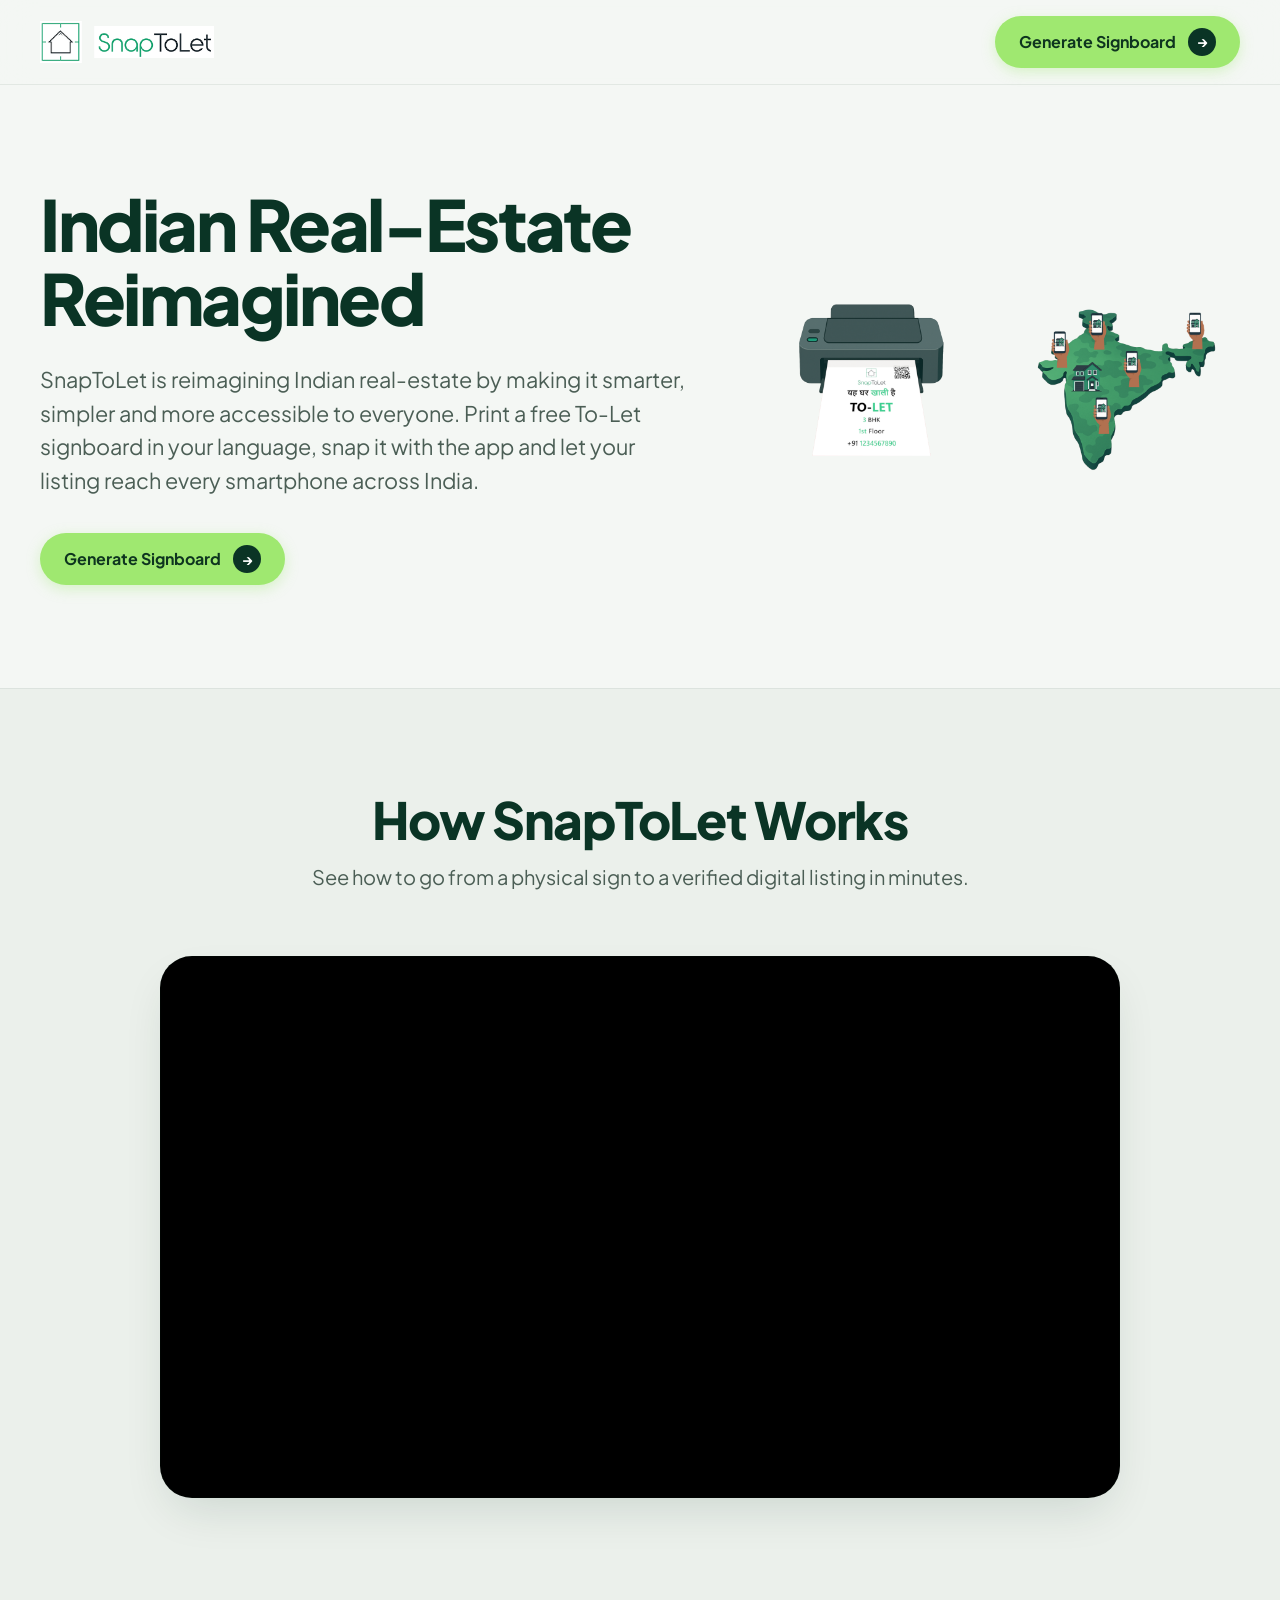
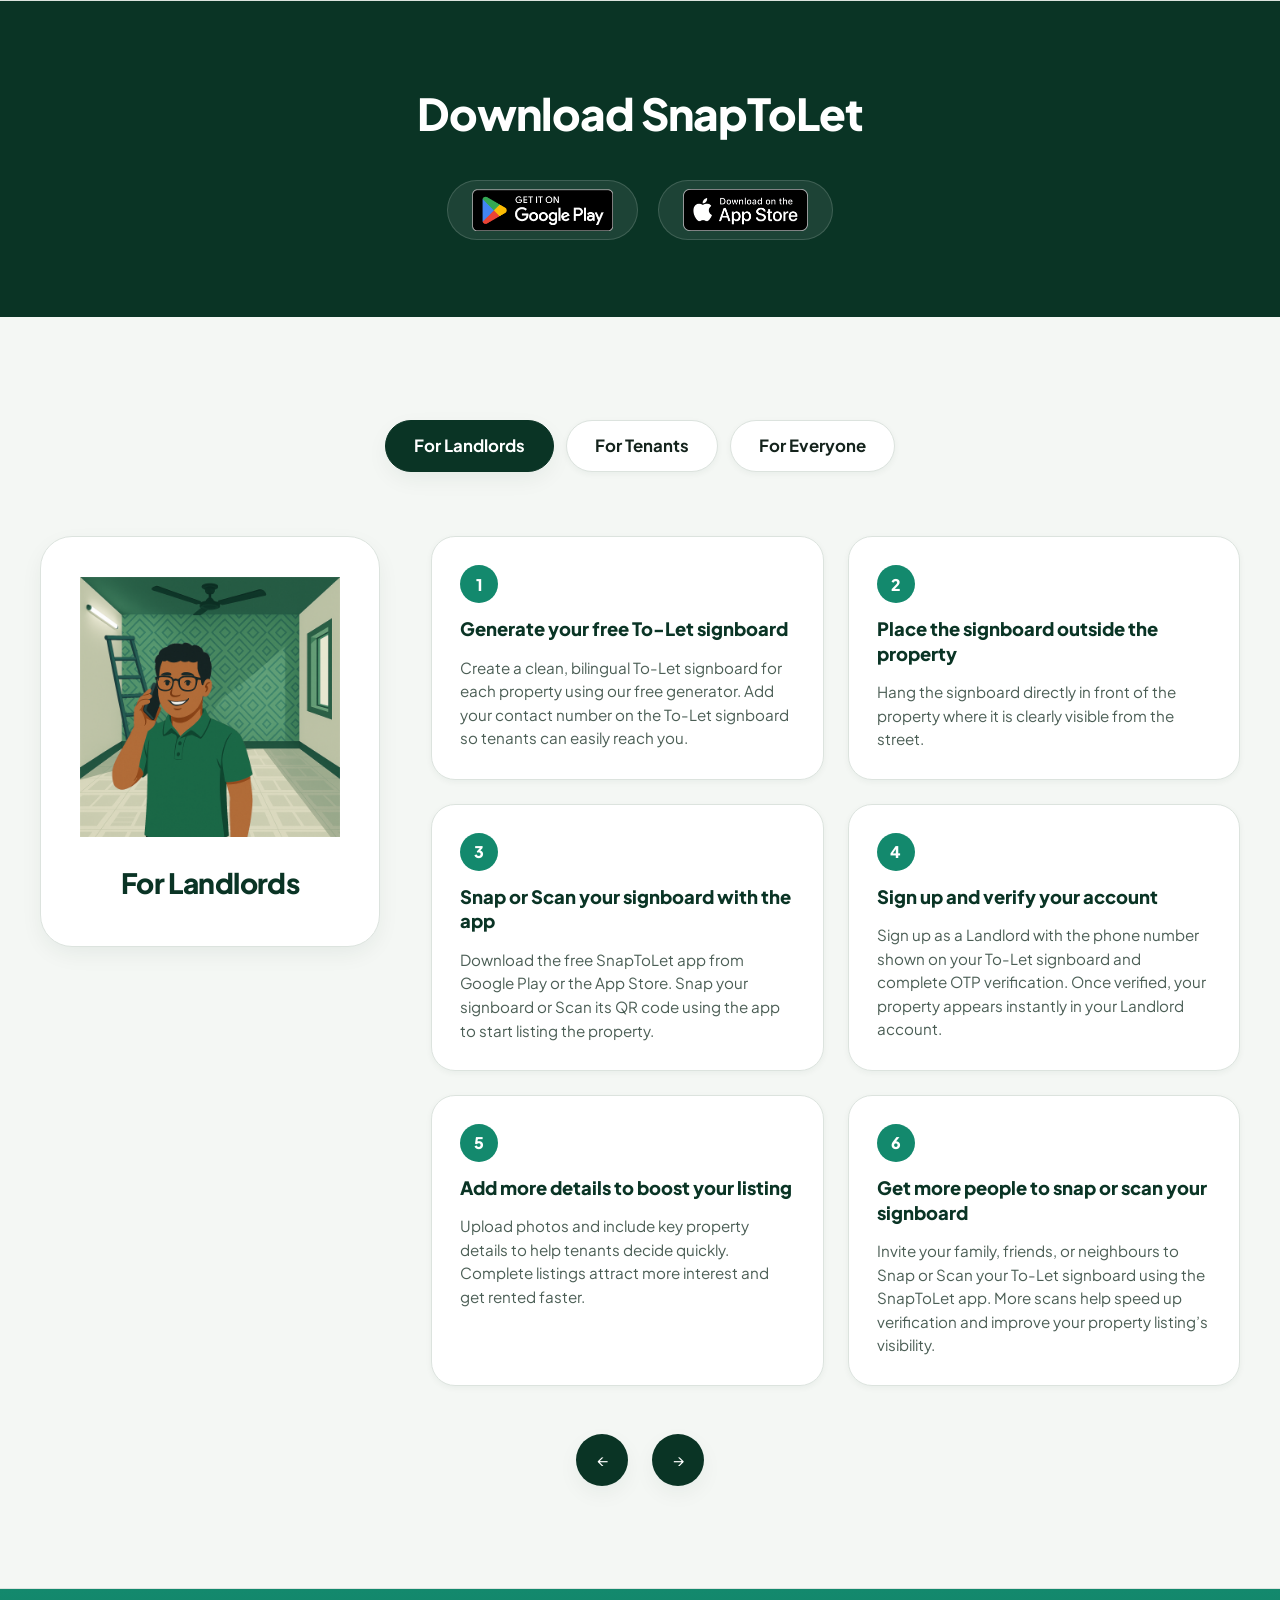
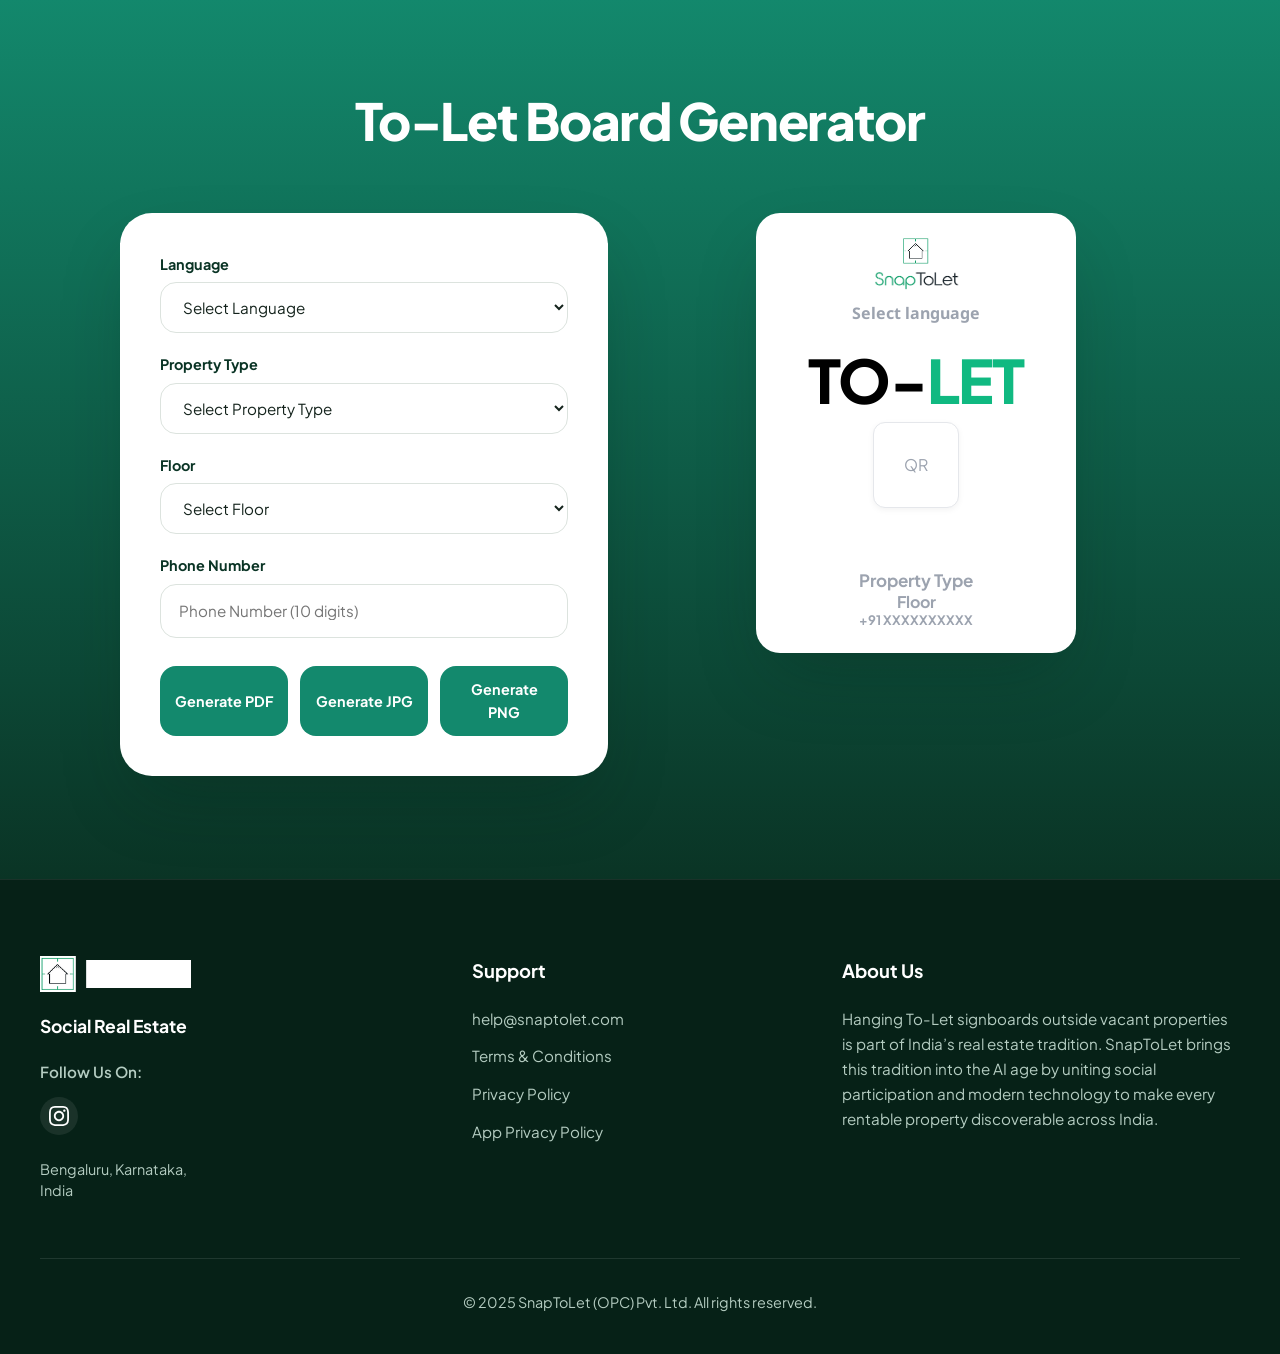
==== index.html @ 92a3cef9 "feat: complete Wise-inspired website redesign for SnapToLet" ====
<!DOCTYPE html>
<html lang="en">
<head>
  <meta charset="UTF-8" />
  <meta name="viewport" content="width=device-width, initial-scale=1.0" />
  <title>SnapToLet</title>
  <link rel="icon" href="assets/image 4.png" type="image/png" />
  <meta name="description" content="SnapToLet is reimagining Indian real-estate by making it smarter, simpler and more accessible to everyone." />

  <!-- Google Fonts: Plus Jakarta Sans & Noto Sans -->
  <link rel="preconnect" href="https://fonts.googleapis.com" />
  <link rel="preconnect" href="https://fonts.gstatic.com" crossorigin />
  <link href="https://fonts.googleapis.com/css2?family=Plus+Jakarta+Sans:wght@400;500;600;700;800&family=Noto+Sans:wght@400;600;700&display=swap" rel="stylesheet" />

  <!-- Stylesheet -->
  <link rel="stylesheet" href="style.css" />
</head>
<body>

  <!-- ========================================================================
       Header
       ======================================================================== -->
  <header class="header">
    <div class="container header-container">
      <a href="/" class="brand-link" aria-label="SnapToLet Home">
        <img src="assets/image 4.png" alt="Logo Icon" class="brand-icon" width="42" height="42" />
        <img src="assets/image 5.png" alt="SnapToLet" class="brand-wordmark" width="120" height="32" />
      </a>
      <button id="btn-header-generate" class="btn-pill-primary" type="button">
        <span>Generate Signboard</span>
        <span class="btn-pill-icon" aria-hidden="true">→</span>
      </button>
    </div>
  </header>

  <main>
    <!-- ======================================================================
         Hero Section
         ====================================================================== -->
    <section class="hero-section">
      <div class="container hero-grid">
        <div class="hero-content">
          <h1 class="hero-heading">Indian Real-Estate Reimagined</h1>
          <p class="hero-paragraph">SnapToLet is reimagining Indian real-estate by making it smarter, simpler and more accessible to everyone. Print a free To-Let signboard in your language, snap it with the app and let your listing reach every smartphone across India.</p>
          <div class="hero-actions">
            <a href="#tolet-generator" class="btn-pill-primary">
              <span>Generate Signboard</span>
              <span class="btn-pill-icon" aria-hidden="true">→</span>
            </a>
          </div>
        </div>
        <div class="hero-visuals">
          <div class="hero-visual-card">
            <img src="assets/Your Free To-Let Signboard.png" alt="SnapToLet app preview on mobile device" class="hero-visual-img" width="300" height="300" fetchpriority="high" />
          </div>
          <div class="hero-visual-card">
            <img src="assets/From Street to Smartphones.png" alt="SnapToLet app preview on mobile device" class="hero-visual-img" width="300" height="300" fetchpriority="high" />
          </div>
        </div>
      </div>
    </section>

    <!-- ======================================================================
         How SnapToLet Works (Video Section)
         ====================================================================== -->
    <section class="video-section">
      <div class="container">
        <div class="section-header">
          <h2 class="section-title">How SnapToLet Works</h2>
          <p class="section-subtitle">See how to go from a physical sign to a verified digital listing in minutes.</p>
        </div>
        <div class="video-container">
          <div class="video-card">
            <iframe 
              class="video-iframe"
              src="https://www.youtube.com/embed/SU0vXY-bzC4" 
              title="How SnapToLet Works" 
              loading="lazy" 
              allow="accelerometer; autoplay; clipboard-write; encrypted-media; gyroscope; picture-in-picture; web-share" 
              referrerpolicy="strict-origin-when-cross-origin" 
              allowfullscreen>
            </iframe>
          </div>
        </div>
      </div>
    </section>

    <!-- ======================================================================
         Download Band
         ====================================================================== -->
    <section class="download-band">
      <div class="container">
        <h2 class="download-title">Download SnapToLet</h2>
        <div class="store-buttons">
          <a href="https://play.google.com/store/apps/details?id=com.snap.tolet&pcampaignid=web_share" target="_blank" rel="noopener noreferrer" class="store-badge-btn" aria-label="Download SnapToLet on Google Play">
            <img src="assets/playstoreButton.png" alt="Google Play" class="store-badge-img" width="160" height="42" loading="lazy" />
          </a>
          <a href="https://apps.apple.com/in/app/snaptolet-india-home-rentals/id6757463782" target="_blank" rel="noopener noreferrer" class="store-badge-btn" aria-label="Download SnapToLet on the App Store">
            <img src="assets/appstore.png" alt="Apple Store" class="store-badge-img" width="160" height="42" loading="lazy" />
          </a>
        </div>
      </div>
    </section>

    <!-- ======================================================================
         For Landlords / Tenants / Everyone (Carousel)
         ====================================================================== -->
    <section class="carousel-section">
      <div class="container">
        <!-- Role Indicator Tabs -->
        <div class="role-tabs" role="tablist" aria-label="Target Audience Categories">
          <button class="role-tab-btn active" role="tab" aria-selected="true" aria-controls="slide-landlords" id="tab-landlords" type="button">For Landlords</button>
          <button class="role-tab-btn" role="tab" aria-selected="false" aria-controls="slide-tenants" id="tab-tenants" type="button">For Tenants</button>
          <button class="role-tab-btn" role="tab" aria-selected="false" aria-controls="slide-everyone" id="tab-everyone" type="button">For Everyone</button>
        </div>

        <div class="carousel-wrapper">
          <!-- Slide 1: For Landlords -->
          <div class="carousel-slide active" id="slide-landlords" role="tabpanel" aria-labelledby="tab-landlords">
            <div class="slide-content-grid">
              <div class="character-card">
                <img src="assets/Landlords.png" alt="Landlord Icon" class="character-img" width="260" height="260" loading="lazy" />
                <h3 class="character-title">For Landlords</h3>
              </div>
              <div class="steps-grid">
                <article class="step-card">
                  <span class="step-badge">1</span>
                  <h4 class="step-heading">Generate your free To-Let signboard</h4>
                  <p class="step-description">Create a clean, bilingual To-Let signboard for each property using our free generator. Add your contact number on the To-Let signboard so tenants can easily reach you.</p>
                </article>
                <article class="step-card">
                  <span class="step-badge">2</span>
                  <h4 class="step-heading">Place the signboard outside the property</h4>
                  <p class="step-description">Hang the signboard directly in front of the property where it is clearly visible from the street.</p>
                </article>
                <article class="step-card">
                  <span class="step-badge">3</span>
                  <h4 class="step-heading">Snap or Scan your signboard with the app</h4>
                  <p class="step-description">Download the free SnapToLet app from Google Play or the App Store. Snap your signboard or Scan its QR code using the app to start listing the property.</p>
                </article>
                <article class="step-card">
                  <span class="step-badge">4</span>
                  <h4 class="step-heading">Sign up and verify your account</h4>
                  <p class="step-description">Sign up as a Landlord with the phone number shown on your To-Let signboard and complete OTP verification. Once verified, your property appears instantly in your Landlord account.</p>
                </article>
                <article class="step-card">
                  <span class="step-badge">5</span>
                  <h4 class="step-heading">Add more details to boost your listing</h4>
                  <p class="step-description">Upload photos and include key property details to help tenants decide quickly. Complete listings attract more interest and get rented faster.</p>
                </article>
                <article class="step-card">
                  <span class="step-badge">6</span>
                  <h4 class="step-heading">Get more people to snap or scan your signboard</h4>
                  <p class="step-description">Invite your family, friends, or neighbours to Snap or Scan your To-Let signboard using the SnapToLet app. More scans help speed up verification and improve your property listing’s visibility.</p>
                </article>
              </div>
            </div>
          </div>

          <!-- Slide 2: For Tenants -->
          <div class="carousel-slide" id="slide-tenants" role="tabpanel" aria-labelledby="tab-tenants">
            <div class="slide-content-grid">
              <div class="character-card">
                <img src="assets/Tenants.png" alt="Tenant Icon" class="character-img" width="260" height="260" loading="lazy" />
                <h3 class="character-title">For Tenants</h3>
              </div>
              <div class="steps-grid">
                <article class="step-card">
                  <span class="step-badge">1</span>
                  <h4 class="step-heading">Download the SnapToLet app</h4>
                  <p class="step-description">Get the free SnapToLet app from Google Play or the App Store to start finding available rental properties all across India.</p>
                </article>
                <article class="step-card">
                  <span class="step-badge">2</span>
                  <h4 class="step-heading">Explore by location</h4>
                  <p class="step-description">Tap Explore to discover verified listings in any area. You can also use your current location to find nearby properties.</p>
                </article>
                <article class="step-card">
                  <span class="step-badge">3</span>
                  <h4 class="step-heading">Snap your signboard with the app or Scan the QR code</h4>
                  <p class="step-description">Download the free SnapToLet app from Google Play or the App Store. Snap your signboard using the SnapToLet app or Scan its QR code using your phone's camera app to start listing your property.</p>
                </article>
                <article class="step-card">
                  <span class="step-badge">4</span>
                  <h4 class="step-heading">Connect with Landlords and explore multiple options</h4>
                  <p class="step-description">Compare options, talk to Landlords and visit the properties you like to find your next home.</p>
                </article>
                <article class="step-card">
                  <span class="step-badge">5</span>
                  <h4 class="step-heading">Help improve the renting experience for everyone</h4>
                  <p class="step-description">If you visited a property or spoke to a Landlord through SnapToLet, share quick feedback to help improve the renting experience for everyone.</p>
                </article>
                <article class="step-card">
                  <span class="step-badge">6</span>
                  <h4 class="step-heading">Snap or Scan signboards to help the community</h4>
                  <p class="step-description">Snap or Scan To-Let signboards whenever you spot them to help grow listings and strengthen the renting community.</p>
                </article>
              </div>
            </div>
          </div>

          <!-- Slide 3: For Everyone -->
          <div class="carousel-slide" id="slide-everyone" role="tabpanel" aria-labelledby="tab-everyone">
            <div class="slide-content-grid">
              <div class="character-card">
                <img src="assets/Everyone Else.png" alt="Everyone Icon" class="character-img" width="260" height="260" loading="lazy" />
                <h3 class="character-title">For Everyone</h3>
              </div>
              <div class="steps-grid">
                <article class="step-card">
                  <span class="step-badge">1</span>
                  <h4 class="step-heading">Download the SnapToLet app</h4>
                  <p class="step-description">Get the free SnapToLet app from Google Play or the App Store and become part of a growing movement to make renting faster, smarter and simpler across India.</p>
                </article>
                <article class="step-card">
                  <span class="step-badge">2</span>
                  <h4 class="step-heading">Snap legitimate To-Let signboards outside vacant properties</h4>
                  <p class="step-description">Whenever you spot a To-Let signboard, Snap or Scan it with the SnapToLet app. A few seconds of your time can help someone find their next home.</p>
                </article>
                <article class="step-card">
                  <span class="step-badge">3</span>
                  <h4 class="step-heading">Snap all genuine To-Let signboards around you</h4>
                  <p class="step-description">Don’t limit yourself to signboards created with the SnapToLet generator. Snap any authentic To-Let signboard outside a vacant property to help grow a trusted renting community across India.</p>
                </article>
                <article class="step-card">
                  <span class="step-badge">4</span>
                  <h4 class="step-heading">Upload clear, accurate Snaps</h4>
                  <p class="step-description">Before uploading your Snap, ensure all signboard details are clearly visible and easy to read. Retake the Snap if needed to help keep listings accurate for everyone.</p>
                </article>
                <article class="step-card">
                  <span class="step-badge">5</span>
                  <h4 class="step-heading">Spread the word</h4>
                  <p class="step-description">If you know someone renting out their property or looking for a new home, let them know about SnapToLet. Every signboard you Snap and every person you tell helps make renting simpler and more reliable for everyone.</p>
                </article>
                <article class="step-card">
                  <span class="step-badge">6</span>
                  <h4 class="step-heading">Be part of the real-estate revolution</h4>
                  <p class="step-description">Every Snap helps make renting simpler, safer and more transparent for everyone. Together, we can modernize how India finds homes.</p>
                </article>
              </div>
            </div>
          </div>
        </div>

        <!-- Carousel Navigation Controls -->
        <div class="carousel-controls-bottom">
          <button id="carousel-prev" class="carousel-nav-btn" type="button" aria-label="Previous Slide">←</button>
          <button id="carousel-next" class="carousel-nav-btn" type="button" aria-label="Next Slide">→</button>
        </div>
      </div>
    </section>

    <!-- ======================================================================
         The Hero Tool: To-Let Board Generator
         ====================================================================== -->
    <section id="tolet-generator" class="generator-section">
      <div class="container">
        <div class="section-header">
          <h2 class="section-title">To-Let Board Generator</h2>
        </div>

        <div class="generator-console">
          <!-- Left: Input Controls Card -->
          <div class="generator-form-card">
            <div class="form-group">
              <label for="gen-language" class="form-label">Language</label>
              <select id="gen-language" class="form-select" name="language"></select>
            </div>

            <div class="form-group">
              <label for="gen-property" class="form-label">Property Type</label>
              <select id="gen-property" class="form-select" name="propertyType"></select>
            </div>

            <div class="form-group">
              <label for="gen-floor" class="form-label">Floor</label>
              <select id="gen-floor" class="form-select" name="floor"></select>
            </div>

            <div class="form-group">
              <label for="gen-phone" class="form-label">Phone Number</label>
              <input 
                type="tel" 
                id="gen-phone" 
                class="form-input" 
                name="phone" 
                placeholder="Phone Number (10 digits)" 
                maxlength="10" 
                inputmode="numeric" 
              />
            </div>

            <div class="generator-btn-group">
              <button id="btn-generate-pdf" class="btn-generate" data-original-text="Generate PDF" type="button">Generate PDF</button>
              <button id="btn-generate-jpg" class="btn-generate" data-original-text="Generate JPG" type="button">Generate JPG</button>
              <button id="btn-generate-png" class="btn-generate" data-original-text="Generate PNG" type="button">Generate PNG</button>
            </div>
          </div>

          <!-- Right: Live Signboard Preview Card -->
          <div class="signboard-preview-container">
            <div id="preview-board" class="signboard-card">
              <div class="signboard-brand">
                <img src="assets/image 4.png" alt="Home" class="signboard-icon" width="28" height="28" />
                <img src="assets/image 5.png" alt="SnapToLet" class="signboard-wordmark" width="88" height="24" />
              </div>

              <div id="preview-tagline" class="signboard-tagline">
                <span class="text-placeholder">Select language</span>
              </div>

              <div class="signboard-main-title">
                <span class="text-black">TO-</span><span class="text-emerald">LET</span>
              </div>

              <div id="preview-qr-box" class="signboard-qr-box">
                <div class="text-placeholder text-xs font-bold">QR</div>
              </div>

              <div class="signboard-details">
                <div id="preview-property" class="signboard-property">
                  <span class="text-placeholder">Property Type</span>
                </div>
                <div id="preview-floor" class="signboard-floor">
                  <span class="text-placeholder">Floor</span>
                </div>
                <div id="preview-phone" class="signboard-phone">
                  <span class="text-placeholder">+91 XXXXXXXXXX</span>
                </div>
              </div>
            </div>
          </div>
        </div>
      </div>
    </section>
  </main>

  <!-- ========================================================================
       Footer
       ======================================================================== -->
  <footer class="footer">
    <div class="container">
      <div class="footer-grid">
        <!-- Col 1: Brand & Socials -->
        <div>
          <div class="footer-brand-lockup">
            <img src="assets/image 4.png" alt="Logo" class="footer-icon" width="36" height="36" loading="lazy" />
            <img src="assets/image 5.png" alt="Logo" class="footer-wordmark" width="100" height="28" loading="lazy" />
          </div>
          <p class="footer-tagline">Social Real Estate</p>
          <p class="footer-social-title">Follow Us On:</p>
          <div class="footer-socials">
            <a href="https://www.instagram.com/snaptolet/" target="_blank" rel="noopener noreferrer" class="footer-social-icon" aria-label="Instagram">
              <svg width="20" height="20" fill="currentColor" viewBox="0 0 24 24"><path d="M12 2.163c3.204 0 3.584.012 4.85.07 3.252.148 4.771 1.691 4.919 4.919.058 1.265.069 1.645.069 4.849 0 3.205-.012 3.584-.069 4.849-.149 3.225-1.664 4.771-4.919 4.919-1.266.058-1.644.07-4.85.07-3.204 0-3.584-.012-4.849-.07-3.26-.149-4.771-1.699-4.919-4.92-.058-1.265-.07-1.644-.07-4.849 0-3.204.013-3.583.07-4.849.149-3.227 1.664-4.771 4.919-4.919 1.266-.057 1.645-.069 4.849-.069zm0-2.163c-3.259 0-3.667.014-4.947.072-4.358.2-6.78 2.618-6.98 6.98-.059 1.281-.073 1.689-.073 4.948 0 3.259.014 3.668.072 4.948.2 4.358 2.618 6.78 6.98 6.98 1.281.058 1.689.072 4.948.072 3.259 0 3.668-.014 4.948-.072 4.354-.2 6.782-2.618 6.979-6.98.059-1.28.073-1.689.073-4.948 0-3.259-.014-3.667-.072-4.947-.196-4.354-2.617-6.78-6.979-6.98-1.281-.059-1.69-.073-4.949-.073zm0 5.838c-3.403 0-6.162 2.759-6.162 6.162s2.759 6.163 6.162 6.163 6.162-2.759 6.162-6.163c0-3.403-2.759-6.162-6.162-6.162zm0 10.162c-2.209 0-4-1.79-4-4 0-2.209 1.791-4 4-4s4 1.791 4 4c0 2.21-1.791 4-4 4zm6.406-11.845c-.796 0-1.441.645-1.441 1.44s.645 1.44 1.441 1.44c.795 0 1.439-.645 1.439-1.44s-.644-1.44-1.439-1.44z"/></svg>
            </a>
          </div>
          <p class="footer-address">Bengaluru, Karnataka, <br/>India</p>
        </div>

        <!-- Col 2: Support Links -->
        <div>
          <h3 class="footer-col-title">Support</h3>
          <ul class="footer-links-list">
            <li><a href="mailto:help@snaptolet.com" class="footer-link">help@snaptolet.com</a></li>
            <li><a href="terms.html" class="footer-link">Terms &amp; Conditions</a></li>
            <li><a href="privacy.html" class="footer-link">Privacy Policy</a></li>
            <li><a href="app-privacy.html" class="footer-link">App Privacy Policy</a></li>
          </ul>
        </div>

        <!-- Col 3: About Us -->
        <div>
          <h3 class="footer-col-title">About Us</h3>
          <p class="footer-about-text">Hanging To-Let signboards outside vacant properties is part of India’s real estate tradition. SnapToLet brings this tradition into the AI age by uniting social participation and modern technology to make every rentable property discoverable across India.</p>
        </div>
      </div>

      <div class="footer-bottom">
        <p>© 2025 SnapToLet (OPC) Pvt. Ltd. All rights reserved.</p>
      </div>
    </div>
  </footer>

  <!-- Vendor Scripts -->
  <script src="vendor/qrcode.min.js"></script>
  <script src="vendor/jspdf.umd.min.js"></script>

  <!-- Application Script -->
  <script src="main.js"></script>
</body>
</html>
---- style.css ----
/* ==========================================================================
   SnapToLet - Wise-Inspired Design System
   ========================================================================== */

@import url('https://fonts.googleapis.com/css2?family=Plus+Jakarta+Sans:wght@400;500;600;700;800&family=Noto+Sans:wght@400;600;700&display=swap');

:root {
  /* Brand Primary Colors */
  --color-brand-primary: #13896D;
  --color-brand-hover: #0F7058;
  --color-brand-accent: #2AAB7C;
  --color-brand-accent-hover: #229B6E;
  
  /* Wise-Inspired High-Energy Accents */
  --color-wise-lime: #9FE870;
  --color-wise-lime-hover: #8BD85C;
  --color-wise-lime-text: #0E351F;
  
  /* Deep Forest Greens */
  --color-forest-dark: #0A3425;
  --color-forest-darker: #062117;
  --color-forest-surface: #104332;
  --color-forest-card: #0E3B2C;
  
  /* Surfaces & Backgrounds: Image-matching soft off-white */
  --color-surface-pure: #F4F7F4;        /* Soft image-matching background white instead of stark #FFFFFF */
  --color-surface-light: #EBF0EB;       /* Secondary alternating light section */
  --color-surface-card: #FFFFFF;        /* Pure crisp card surface */
  --color-surface-muted: #E2E8E2;       /* Tertiary surface */
  --color-border: #DCE3DE;
  --color-border-dark: rgba(255, 255, 255, 0.15);

  /* Typography */
  --color-text-main: #14231C;
  --color-text-muted: #4B5E55;
  --color-text-subtle: #73887E;
  --color-text-on-dark: #FFFFFF;
  --color-text-on-dark-muted: #B4CCC1;
  --color-text-emerald: #10B981;

  /* Typography Scale */
  --font-main: 'Plus Jakarta Sans', -apple-system, BlinkMacSystemFont, 'Segoe UI', Roboto, sans-serif;
  --font-indic: 'Noto Sans', sans-serif;

  /* Radii */
  --radius-pill: 9999px;
  --radius-xl: 32px;
  --radius-lg: 24px;
  --radius-md: 16px;
  --radius-sm: 10px;

  /* Elevation Shadows */
  --shadow-sm: 0 2px 6px rgba(10, 52, 37, 0.05);
  --shadow-md: 0 8px 24px -4px rgba(10, 52, 37, 0.08);
  --shadow-lg: 0 20px 48px -12px rgba(10, 52, 37, 0.14);
  --shadow-tool: 0 32px 72px -16px rgba(6, 33, 23, 0.28);
  
  /* Layout */
  --max-width: 1280px;
  --transition-fast: 0.2s cubic-bezier(0.16, 1, 0.3, 1);
  --transition-smooth: 0.35s cubic-bezier(0.16, 1, 0.3, 1);
}

/* Reset & Base */
*, *::before, *::after {
  box-sizing: border-box;
  margin: 0;
  padding: 0;
}

html {
  font-family: var(--font-main);
  color: var(--color-text-main);
  background-color: var(--color-surface-pure);
  scroll-behavior: smooth;
  -webkit-font-smoothing: antialiased;
  -moz-osx-font-smoothing: grayscale;
}

body {
  line-height: 1.6;
  overflow-x: hidden;
  min-height: 100vh;
  background-color: var(--color-surface-pure);
}

img, iframe {
  display: block;
  max-width: 100%;
}

a {
  color: inherit;
  text-decoration: none;
}

button, input, select {
  font: inherit;
  border: none;
  outline: none;
}

/* Accessibility Focus States */
:focus-visible {
  outline: 3px solid var(--color-wise-lime);
  outline-offset: 3px;
}

/* Utilities */
.container {
  width: 100%;
  max-width: var(--max-width);
  margin-inline: auto;
  padding-inline: clamp(1.25rem, 4vw, 2.5rem);
}

/* ==========================================================================
   Header (Sticky with soft blur)
   ========================================================================== */
.header {
  position: sticky;
  top: 0;
  z-index: 100;
  background-color: rgba(244, 247, 244, 0.92);
  backdrop-filter: blur(16px);
  -webkit-backdrop-filter: blur(16px);
  border-bottom: 1px solid rgba(220, 227, 222, 0.75);
  transition: all var(--transition-fast);
}

.header.scrolled {
  box-shadow: 0 4px 20px rgba(10, 52, 37, 0.06);
}

.header-container {
  display: flex;
  align-items: center;
  justify-content: space-between;
  height: 84px;
}

.brand-link {
  display: flex;
  align-items: center;
  gap: 12px;
  text-decoration: none;
}

.brand-icon {
  height: 42px;
  width: auto;
}

.brand-wordmark {
  height: 32px;
  width: auto;
}

/* Pill CTA Button (Wise style) */
.btn-pill-primary {
  display: inline-flex;
  align-items: center;
  gap: 12px;
  background-color: var(--color-wise-lime);
  color: var(--color-wise-lime-text);
  font-weight: 700;
  font-size: 1rem;
  padding: 12px 24px;
  border-radius: var(--radius-pill);
  cursor: pointer;
  transition: transform var(--transition-fast), background-color var(--transition-fast), box-shadow var(--transition-fast);
  box-shadow: 0 4px 14px rgba(159, 232, 112, 0.35);
}

.btn-pill-primary:hover {
  background-color: var(--color-wise-lime-hover);
  transform: translateY(-2px) scale(1.02);
  box-shadow: 0 6px 20px rgba(159, 232, 112, 0.45);
}

.btn-pill-primary:active {
  transform: translateY(0) scale(0.98);
}

.btn-pill-icon {
  display: inline-flex;
  align-items: center;
  justify-content: center;
  width: 28px;
  height: 28px;
  background-color: var(--color-forest-dark);
  color: #FFFFFF;
  border-radius: var(--radius-pill);
  font-size: 0.9rem;
  transition: transform var(--transition-fast);
}

.btn-pill-primary:hover .btn-pill-icon {
  transform: translateX(3px);
}

/* ==========================================================================
   Hero Section (Giant, confident headline)
   ========================================================================== */
.hero-section {
  padding-block: clamp(3.5rem, 8vw, 7rem);
  background-color: var(--color-surface-pure);
  position: relative;
  overflow: hidden;
}

.hero-grid {
  display: grid;
  grid-template-columns: 1.15fr 0.85fr;
  align-items: center;
  gap: clamp(2rem, 5vw, 4.5rem);
}

.hero-content {
  display: flex;
  flex-direction: column;
  gap: 1.75rem;
}

.hero-heading {
  font-size: clamp(2.75rem, 5.5vw, 4.75rem);
  font-weight: 800;
  line-height: 1.05;
  letter-spacing: -0.035em;
  color: var(--color-forest-dark);
}

.hero-paragraph {
  font-size: clamp(1.125rem, 1.8vw, 1.35rem);
  color: var(--color-text-muted);
  line-height: 1.55;
  max-width: 54ch;
}

.hero-actions {
  display: flex;
  align-items: center;
  gap: 1rem;
  margin-top: 0.5rem;
}

.hero-visuals {
  position: relative;
  display: flex;
  align-items: center;
  justify-content: center;
  gap: 1.5rem;
}

.hero-visual-card {
  position: relative;
  border-radius: var(--radius-xl);
  padding: 1rem;
  transition: transform var(--transition-smooth);
}

.hero-visual-card:hover {
  transform: translateY(-6px);
}

.hero-visual-img {
  height: clamp(240px, 32vw, 360px);
  width: auto;
  object-fit: contain;
}

/* ==========================================================================
   How SnapToLet Works (Cinema Video Section)
   ========================================================================== */
.video-section {
  padding-block: clamp(4rem, 8vw, 6.5rem);
  background-color: var(--color-surface-light);
  border-top: 1px solid var(--color-border);
  border-bottom: 1px solid var(--color-border);
}

.section-header {
  text-align: center;
  max-width: 680px;
  margin-inline: auto;
  margin-bottom: clamp(2.5rem, 5vw, 4rem);
}

.section-title {
  font-size: clamp(2rem, 4vw, 3.25rem);
  font-weight: 800;
  line-height: 1.12;
  letter-spacing: -0.025em;
  color: var(--color-forest-dark);
  margin-bottom: 0.85rem;
}

.section-subtitle {
  font-size: clamp(1rem, 1.8vw, 1.25rem);
  color: var(--color-text-muted);
  line-height: 1.5;
}

.video-container {
  max-width: 960px;
  margin-inline: auto;
}

.video-card {
  position: relative;
  width: 100%;
  padding-bottom: 56.25%; /* 16:9 Aspect Ratio */
  background-color: #000000;
  border-radius: var(--radius-xl);
  overflow: hidden;
  box-shadow: var(--shadow-lg);
  border: 1px solid rgba(10, 52, 37, 0.1);
}

.video-iframe {
  position: absolute;
  inset: 0;
  width: 100%;
  height: 100%;
  border: none;
}

/* ==========================================================================
   Download Band (Bold full-width block)
   ========================================================================== */
.download-band {
  background-color: var(--color-forest-dark);
  color: #FFFFFF;
  padding-block: clamp(3.5rem, 6vw, 5rem);
  text-align: center;
  position: relative;
}

.download-title {
  font-size: clamp(2rem, 3.5vw, 2.75rem);
  font-weight: 800;
  letter-spacing: -0.02em;
  margin-bottom: 2rem;
  color: #FFFFFF;
}

.store-buttons {
  display: flex;
  align-items: center;
  justify-content: center;
  gap: 1.25rem;
  flex-wrap: wrap;
}

.store-badge-btn {
  display: inline-flex;
  align-items: center;
  justify-content: center;
  background: rgba(255, 255, 255, 0.08);
  border: 1.5px solid rgba(255, 255, 255, 0.15);
  border-radius: var(--radius-pill);
  padding: 8px 24px;
  min-height: 58px;
  transition: all var(--transition-fast);
  cursor: pointer;
}

.store-badge-btn:hover {
  background: rgba(255, 255, 255, 0.18);
  border-color: var(--color-wise-lime);
  transform: translateY(-3px);
  box-shadow: 0 8px 24px rgba(0, 0, 0, 0.25);
}

.store-badge-img {
  height: 42px;
  width: auto;
  object-fit: contain;
}

/* ==========================================================================
   For Landlords / Tenants / Everyone (Carousel)
   ========================================================================== */
.carousel-section {
  padding-block: clamp(4.5rem, 8vw, 7.5rem);
  background-color: var(--color-surface-pure);
  position: relative;
}

/* Role Selector Tabs */
.role-tabs {
  display: flex;
  align-items: center;
  justify-content: center;
  gap: 0.75rem;
  margin-bottom: clamp(2.5rem, 5vw, 4rem);
  flex-wrap: wrap;
}

.role-tab-btn {
  background: #FFFFFF;
  color: var(--color-text-main);
  font-weight: 700;
  font-size: 1.05rem;
  padding: 12px 28px;
  border-radius: var(--radius-pill);
  cursor: pointer;
  transition: all var(--transition-fast);
  border: 1.5px solid var(--color-border);
  box-shadow: var(--shadow-sm);
}

.role-tab-btn:hover {
  background: var(--color-surface-muted);
}

.role-tab-btn.active {
  background: var(--color-forest-dark);
  color: #FFFFFF;
  border-color: var(--color-forest-dark);
  box-shadow: var(--shadow-md);
}

/* Carousel Layout */
.carousel-wrapper {
  position: relative;
  display: flex;
  align-items: center;
}

.carousel-slide {
  display: none;
  width: 100%;
  animation: fadeIn 0.4s ease forwards;
}

.carousel-slide.active {
  display: block;
}

@keyframes fadeIn {
  from { opacity: 0; transform: translateY(8px); }
  to { opacity: 1; transform: translateY(0); }
}

.slide-content-grid {
  display: grid;
  grid-template-columns: 340px 1fr;
  gap: clamp(2rem, 4vw, 3.5rem);
  align-items: start;
}

.character-card {
  background: var(--color-surface-card);
  border-radius: var(--radius-xl);
  padding: 2.5rem 2rem;
  text-align: center;
  border: 1px solid var(--color-border);
  box-shadow: var(--shadow-md);
  position: sticky;
  top: 110px;
}

.character-img {
  width: 100%;
  max-width: 260px;
  height: auto;
  margin-inline: auto;
  margin-bottom: 1.5rem;
  object-fit: contain;
}

.character-title {
  font-size: 1.75rem;
  font-weight: 800;
  color: var(--color-forest-dark);
  letter-spacing: -0.02em;
}

.steps-grid {
  display: grid;
  grid-template-columns: repeat(2, 1fr);
  gap: 1.5rem;
}

.step-card {
  background: var(--color-surface-card);
  border: 1px solid var(--color-border);
  border-radius: var(--radius-lg);
  padding: 1.75rem;
  transition: all var(--transition-smooth);
  display: flex;
  flex-direction: column;
  gap: 0.85rem;
  box-shadow: var(--shadow-sm);
}

.step-card:hover {
  border-color: var(--color-brand-accent);
  transform: translateY(-4px);
  box-shadow: var(--shadow-md);
}

.step-badge {
  display: inline-flex;
  align-items: center;
  justify-content: center;
  width: 38px;
  height: 38px;
  background-color: var(--color-brand-primary);
  color: #FFFFFF;
  border-radius: var(--radius-pill);
  font-weight: 800;
  font-size: 1rem;
}

.step-card:hover .step-badge {
  background-color: var(--color-forest-dark);
}

.step-heading {
  font-size: 1.15rem;
  font-weight: 800;
  color: var(--color-forest-dark);
  line-height: 1.35;
}

.step-description {
  font-size: 0.95rem;
  color: var(--color-text-muted);
  line-height: 1.55;
}

/* Carousel Nav Buttons */
.carousel-nav-btn {
  display: flex;
  align-items: center;
  justify-content: center;
  width: 52px;
  height: 52px;
  border-radius: var(--radius-pill);
  background: var(--color-forest-dark);
  color: #FFFFFF;
  box-shadow: var(--shadow-md);
  cursor: pointer;
  transition: all var(--transition-fast);
  z-index: 10;
  flex-shrink: 0;
}

.carousel-nav-btn:hover {
  background: var(--color-brand-accent);
  transform: scale(1.08);
}

.carousel-nav-btn:active {
  transform: scale(0.95);
}

.carousel-controls-bottom {
  display: flex;
  align-items: center;
  justify-content: center;
  gap: 1.5rem;
  margin-top: 3rem;
}

/* ==========================================================================
   The Hero Tool: To-Let Board Generator
   ========================================================================== */
.generator-section {
  padding-block: clamp(4.5rem, 8vw, 7.5rem);
  background: linear-gradient(180deg, var(--color-brand-primary) 0%, var(--color-forest-dark) 100%);
  color: #FFFFFF;
  position: relative;
  border-top: 1px solid var(--color-border);
}

.generator-section .section-title {
  color: #FFFFFF;
}

.generator-section .section-subtitle {
  color: var(--color-text-on-dark-muted);
}

.generator-console {
  display: grid;
  grid-template-columns: 1fr 1fr;
  gap: clamp(2rem, 5vw, 4rem);
  align-items: start;
  max-width: 1040px;
  margin-inline: auto;
}

/* Form Controls Card */
.generator-form-card {
  background-color: var(--color-surface-card);
  color: var(--color-text-main);
  border-radius: var(--radius-xl);
  padding: clamp(1.75rem, 4vw, 2.5rem);
  box-shadow: var(--shadow-tool);
}

.form-group {
  margin-bottom: 1.25rem;
}

.form-label {
  display: block;
  font-weight: 700;
  font-size: 0.9rem;
  color: var(--color-forest-dark);
  margin-bottom: 0.4rem;
}

.form-select, .form-input {
  width: 100%;
  padding: 14px 18px;
  border: 1.5px solid var(--color-border);
  border-radius: var(--radius-md);
  font-size: 0.95rem;
  background-color: #FFFFFF;
  color: var(--color-text-main);
  transition: all var(--transition-fast);
}

.form-select:focus, .form-input:focus {
  border-color: var(--color-brand-accent);
  box-shadow: 0 0 0 4px rgba(42, 171, 124, 0.15);
}

.generator-btn-group {
  display: grid;
  grid-template-columns: repeat(3, 1fr);
  gap: 0.75rem;
  margin-top: 1.75rem;
}

.btn-generate {
  background-color: var(--color-brand-primary);
  color: #FFFFFF;
  font-weight: 700;
  font-size: 0.9rem;
  padding: 12px 14px;
  border-radius: var(--radius-md);
  cursor: pointer;
  transition: all var(--transition-fast);
  text-align: center;
}

.btn-generate:hover:not(:disabled) {
  background-color: var(--color-brand-accent);
  transform: translateY(-2px);
  box-shadow: 0 4px 12px rgba(42, 171, 124, 0.3);
}

.btn-generate:disabled {
  background-color: #A0B3AA;
  cursor: not-allowed;
  opacity: 0.75;
}

/* Live Signboard Preview Card */
.signboard-preview-container {
  display: flex;
  flex-direction: column;
  align-items: center;
}

.signboard-card {
  width: 320px;
  min-height: 440px;
  background-color: #FFFFFF;
  border-radius: var(--radius-lg);
  box-shadow: var(--shadow-tool);
  padding: 1.5rem 1.25rem;
  display: flex;
  flex-direction: column;
  align-items: center;
  text-align: center;
  position: relative;
  transition: transform var(--transition-smooth);
}

.signboard-card:hover {
  transform: scale(1.02);
}

.signboard-brand {
  display: flex;
  flex-direction: column;
  align-items: center;
  margin-bottom: 0.85rem;
}

.signboard-icon {
  width: 28px;
  height: 28px;
}

.signboard-wordmark {
  width: 88px;
  height: auto;
  margin-top: 2px;
}

.signboard-tagline {
  font-size: 16px;
  font-weight: 700;
  line-height: 1.15;
  color: #000000;
  min-height: 38px;
  max-width: 260px;
  margin-bottom: 0.5rem;
  font-family: var(--font-indic), var(--font-main);
}

.signboard-main-title {
  font-size: 60px;
  font-weight: 800;
  line-height: 1;
  letter-spacing: -0.02em;
  margin-bottom: 0.75rem;
}

.signboard-qr-box {
  width: 86px;
  height: 86px;
  border-radius: 12px;
  border: 1px solid #E5E7EB;
  background-color: #FFFFFF;
  padding: 5px;
  display: flex;
  align-items: center;
  justify-content: center;
  box-shadow: 0 2px 6px rgba(0, 0, 0, 0.05);
  margin-bottom: 1rem;
}

.signboard-qr-img {
  width: 76px;
  height: 76px;
  border-radius: 4px;
}

.signboard-details {
  margin-top: auto;
  display: flex;
  flex-direction: column;
  gap: 2px;
  font-weight: 700;
  line-height: 1.2;
}

.signboard-property {
  font-size: 17px;
  font-weight: 700;
}

.signboard-floor {
  font-size: 16px;
  font-weight: 700;
}

.signboard-phone {
  font-size: 13px;
  font-weight: 700;
}

.text-emerald {
  color: var(--color-text-emerald);
}

.text-black {
  color: #000000;
}

.text-placeholder {
  color: #9CA3AF;
}

/* ==========================================================================
   Footer
   ========================================================================== */
.footer {
  background-color: var(--color-forest-darker);
  color: #FFFFFF;
  padding-top: clamp(4rem, 6vw, 6rem);
  padding-bottom: 2.5rem;
  border-top: 1px solid rgba(255, 255, 255, 0.08);
}

.footer-grid {
  display: grid;
  grid-template-columns: 1.2fr 1fr 1.3fr;
  gap: clamp(2rem, 5vw, 4rem);
  margin-bottom: 3.5rem;
}

.footer-brand-lockup {
  display: flex;
  align-items: center;
  gap: 10px;
  margin-bottom: 1.25rem;
}

.footer-icon {
  height: 36px;
  width: auto;
}

.footer-wordmark {
  height: 28px;
  width: auto;
  filter: brightness(0) invert(1);
}

.footer-tagline {
  font-size: 1.1rem;
  font-weight: 700;
  margin-bottom: 1.25rem;
  color: #FFFFFF;
}

.footer-social-title {
  font-size: 0.95rem;
  font-weight: 600;
  margin-bottom: 0.75rem;
  color: var(--color-text-on-dark-muted);
}

.footer-socials {
  display: flex;
  gap: 12px;
  margin-bottom: 1.5rem;
}

.footer-social-icon {
  display: flex;
  align-items: center;
  justify-content: center;
  width: 38px;
  height: 38px;
  border-radius: var(--radius-pill);
  background: rgba(255, 255, 255, 0.08);
  color: #FFFFFF;
  transition: all var(--transition-fast);
}

.footer-social-icon:hover {
  background: var(--color-wise-lime);
  color: var(--color-forest-dark);
  transform: translateY(-2px);
}

.footer-address {
  font-size: 0.9rem;
  color: var(--color-text-on-dark-muted);
  line-height: 1.5;
}

.footer-col-title {
  font-size: 1.15rem;
  font-weight: 700;
  margin-bottom: 1.25rem;
  color: #FFFFFF;
}

.footer-links-list {
  list-style: none;
  display: flex;
  flex-direction: column;
  gap: 0.75rem;
}

.footer-link {
  color: var(--color-text-on-dark-muted);
  font-size: 0.95rem;
  transition: color var(--transition-fast);
}

.footer-link:hover {
  color: var(--color-wise-lime);
}

.footer-about-text {
  font-size: 0.95rem;
  color: var(--color-text-on-dark-muted);
  line-height: 1.65;
}

.footer-bottom {
  border-top: 1px solid rgba(255, 255, 255, 0.1);
  padding-top: 2rem;
  text-align: center;
  font-size: 0.9rem;
  color: var(--color-text-on-dark-muted);
}

/* ==========================================================================
   Responsive Breakpoints
   ========================================================================== */

/* Tablet (max-width: 1024px) */
@media (max-width: 1024px) {
  .hero-grid {
    grid-template-columns: 1fr;
    text-align: center;
  }

  .hero-paragraph {
    margin-inline: auto;
  }

  .hero-actions {
    justify-content: center;
  }

  .slide-content-grid {
    grid-template-columns: 1fr;
  }

  .character-card {
    position: static;
    max-width: 440px;
    margin-inline: auto;
  }

  .generator-console {
    grid-template-columns: 1fr;
    max-width: 580px;
  }

  .footer-grid {
    grid-template-columns: 1fr 1fr;
  }
}

/* Mobile (max-width: 768px) */
@media (max-width: 768px) {
  .header-container {
    height: 70px;
  }

  .btn-pill-primary {
    padding: 10px 18px;
    font-size: 0.9rem;
  }

  .steps-grid {
    grid-template-columns: 1fr;
  }

  .footer-grid {
    grid-template-columns: 1fr;
    gap: 2.5rem;
  }

  .hero-visuals {
    flex-direction: column;
    gap: 1rem;
  }

  .hero-visual-card {
    width: 100%;
    max-width: 320px;
  }

  .hero-visual-img {
    height: 220px;
    margin-inline: auto;
  }

  .generator-btn-group {
    grid-template-columns: 1fr;
  }
}

/* Mobile Small (375px) */
@media (max-width: 375px) {
  .container {
    padding-inline: 1rem;
  }

  .signboard-card {
    width: 290px;
    padding: 1.25rem 0.75rem;
  }

  .signboard-main-title {
    font-size: 52px;
  }
}

/* Reduced Motion */
@media (prefers-reduced-motion: reduce) {
  *, *::before, *::after {
    animation-duration: 0.01ms !important;
    animation-iteration-count: 1 !important;
    transition-duration: 0.01ms !important;
    scroll-behavior: auto !important;
  }
}
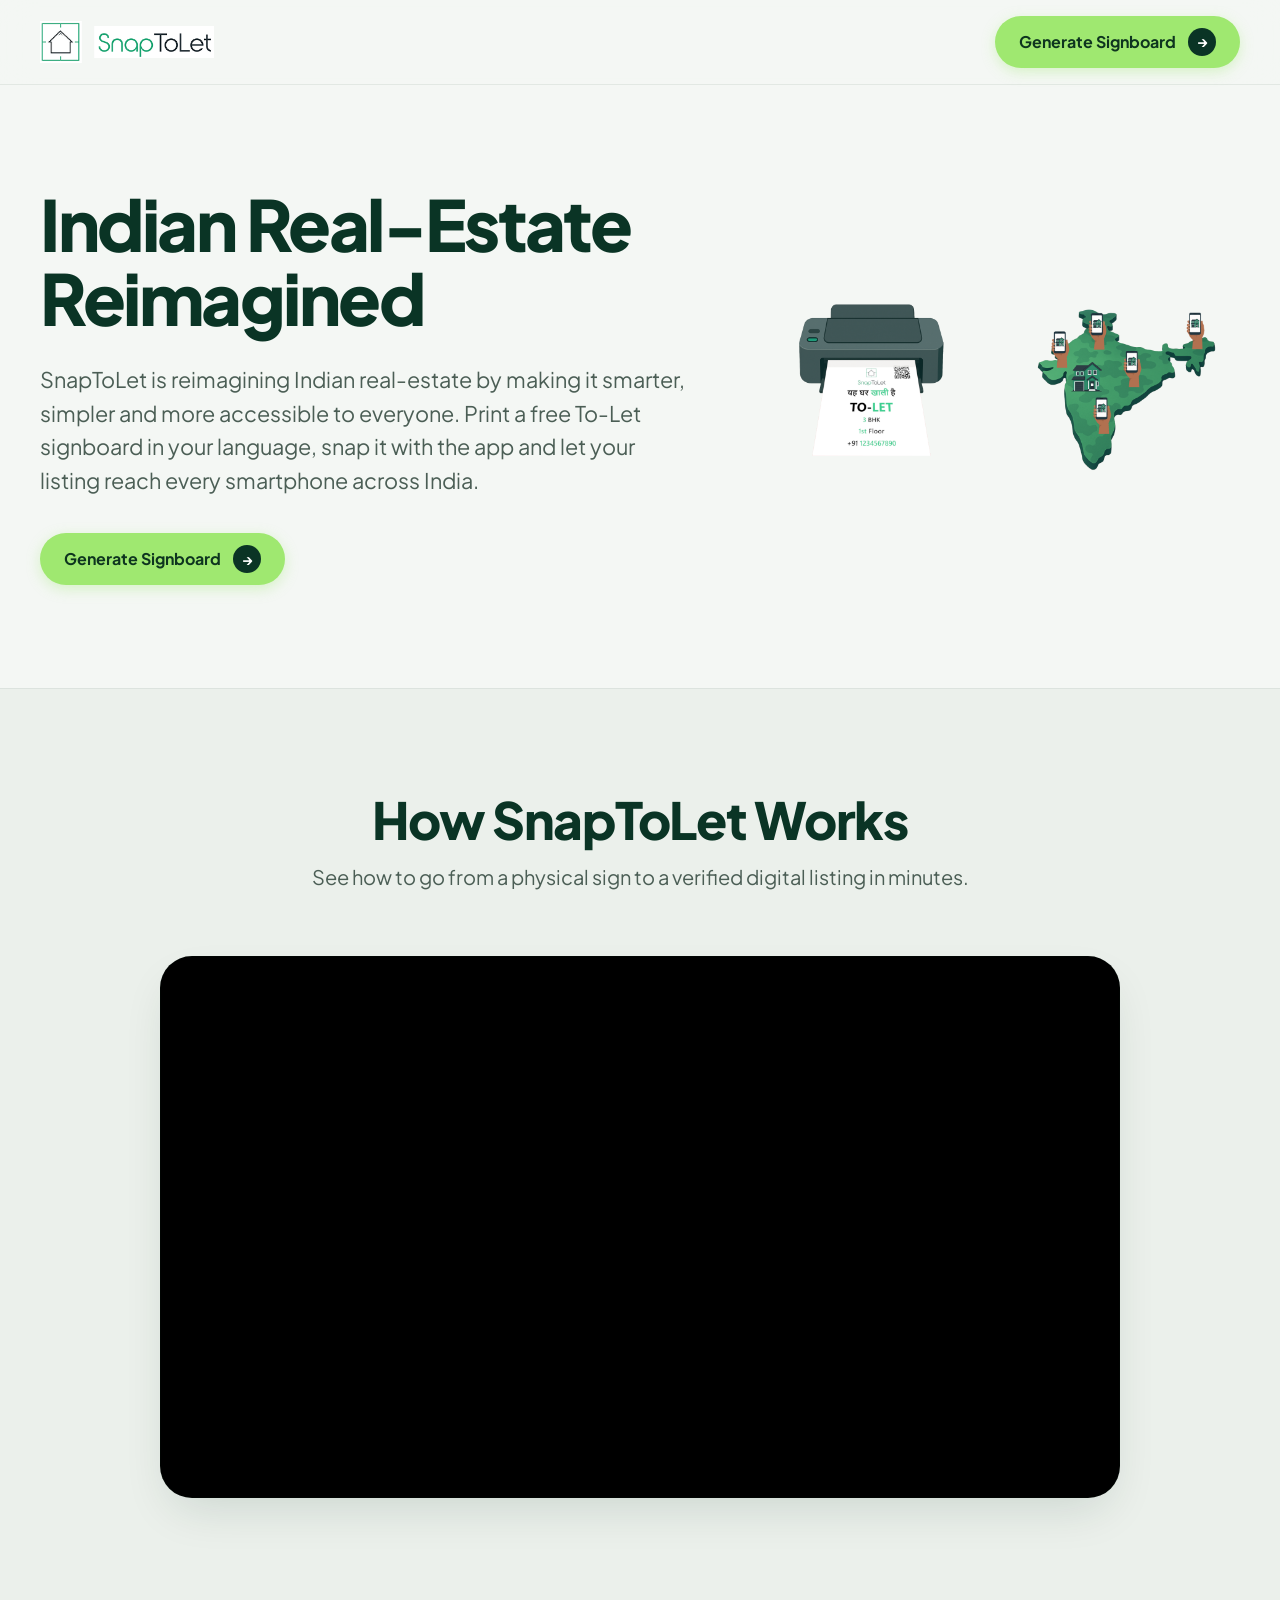
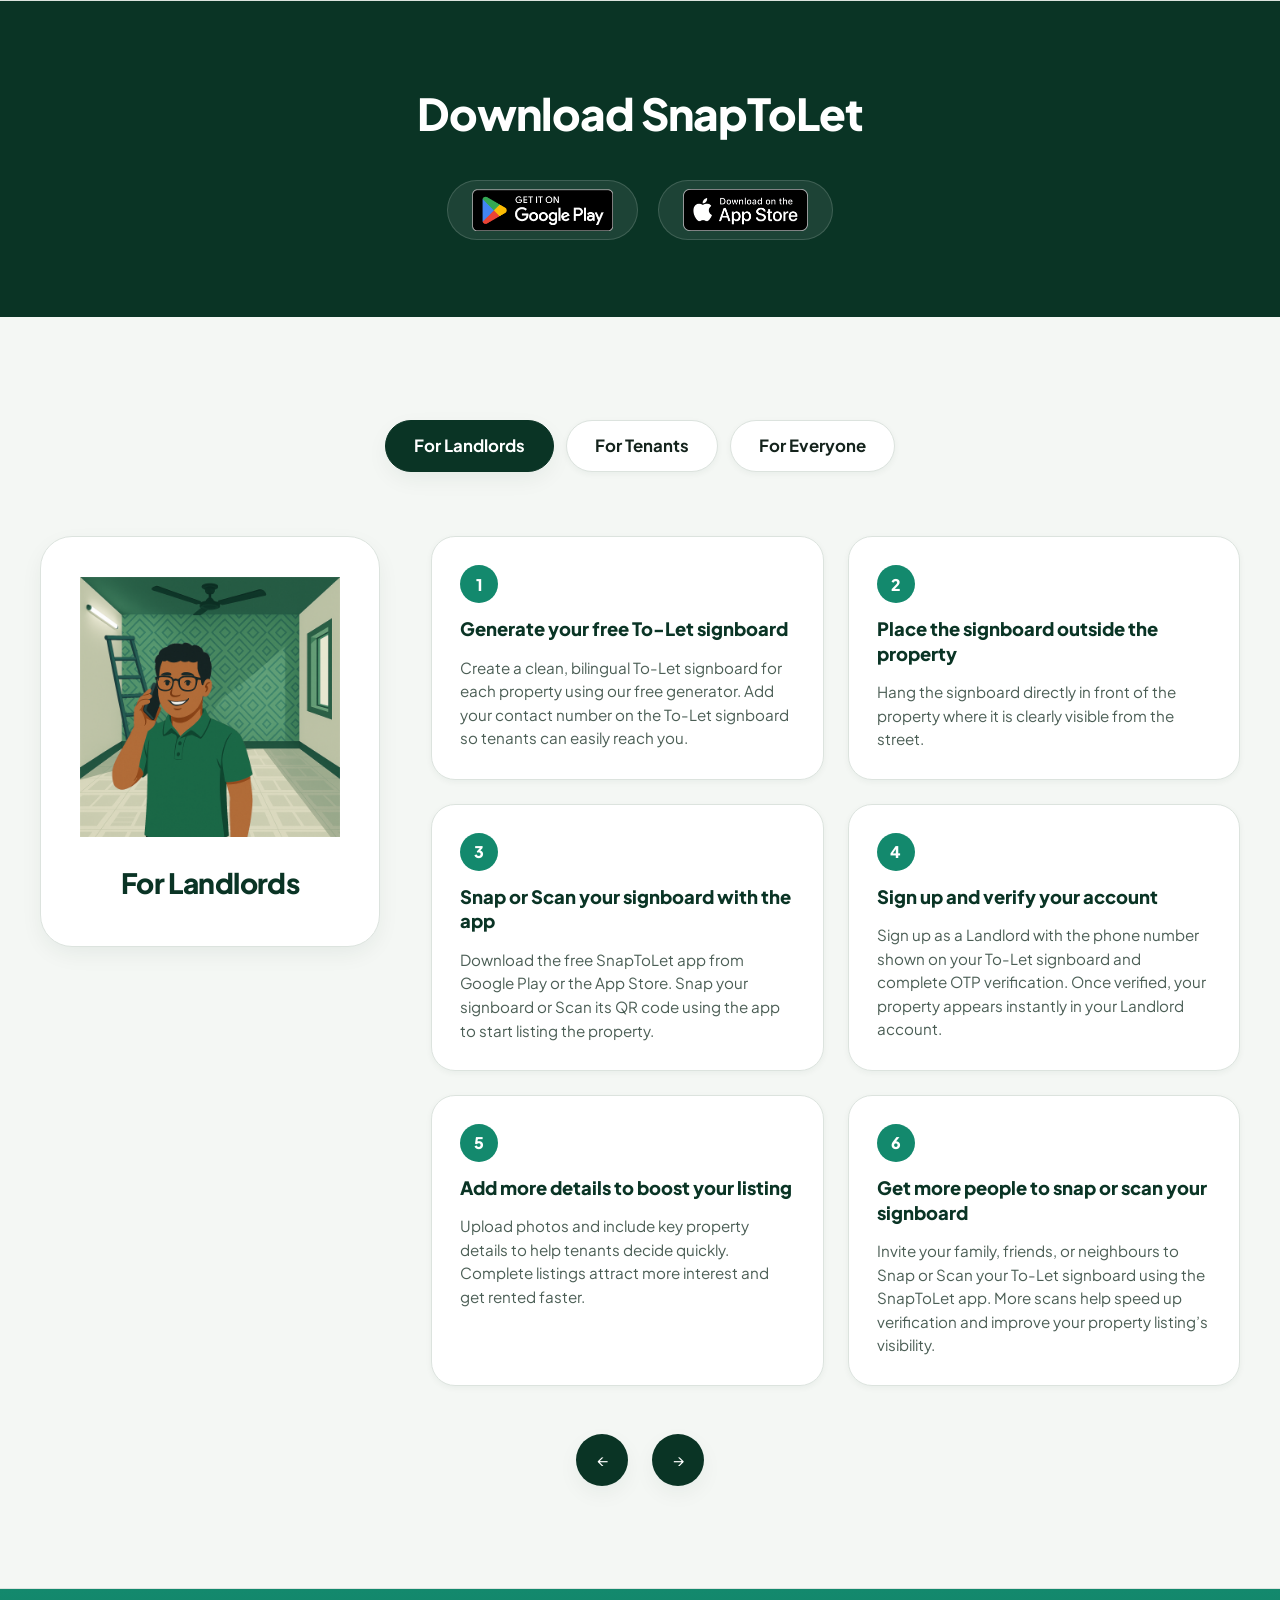
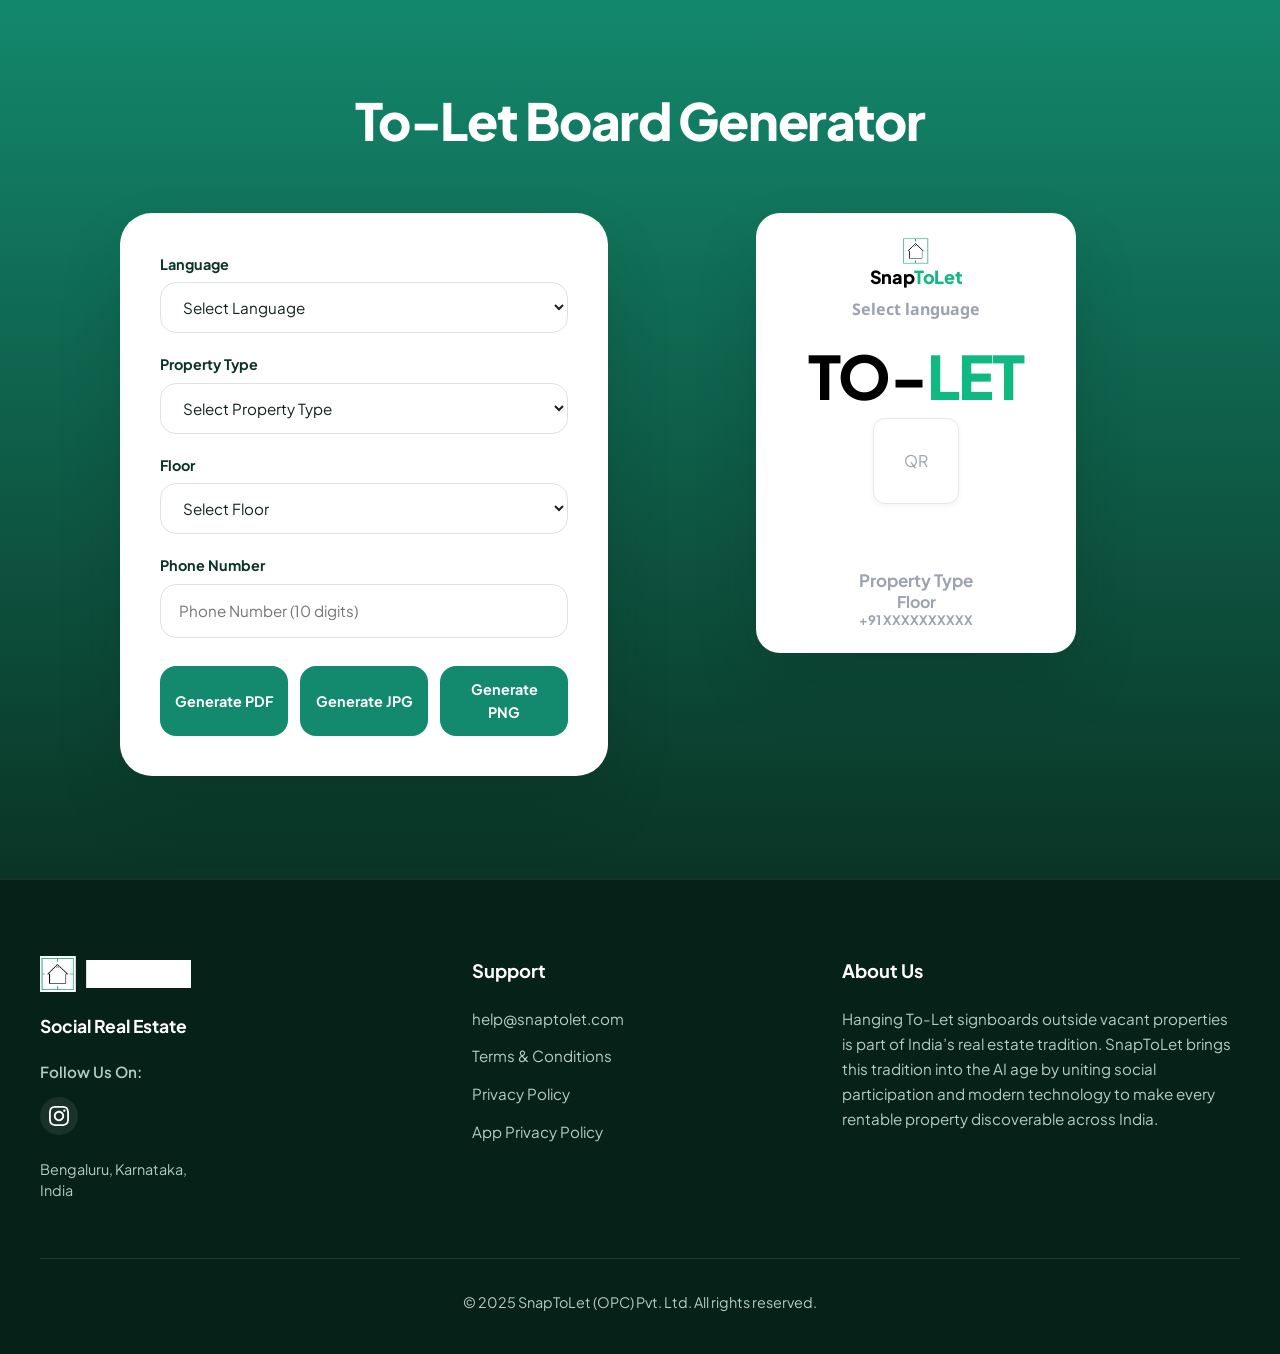
==== commit 908620d3: "feat: render prominent brand name and logo on signboard exports and add app store links" ====
--- a/index.html
+++ b/index.html
@@ -302,7 +302,9 @@
             <div id="preview-board" class="signboard-card">
               <div class="signboard-brand">
                 <img src="assets/image 4.png" alt="Home" class="signboard-icon" width="28" height="28" />
-                <img src="assets/image 5.png" alt="SnapToLet" class="signboard-wordmark" width="88" height="24" />
+                <div class="signboard-brand-name">
+                  <span class="text-black">Snap</span><span class="text-emerald">ToLet</span>
+                </div>
               </div>
 
               <div id="preview-tagline" class="signboard-tagline">
--- a/style.css
+++ b/style.css
@@ -699,6 +699,17 @@
   height: 28px;
 }
 
+.signboard-brand-name {
+  font-size: 18px;
+  font-weight: 800;
+  letter-spacing: -0.02em;
+  margin-top: 3px;
+  line-height: 1;
+  display: flex;
+  align-items: center;
+  justify-content: center;
+}
+
 .signboard-wordmark {
   width: 88px;
   height: auto;
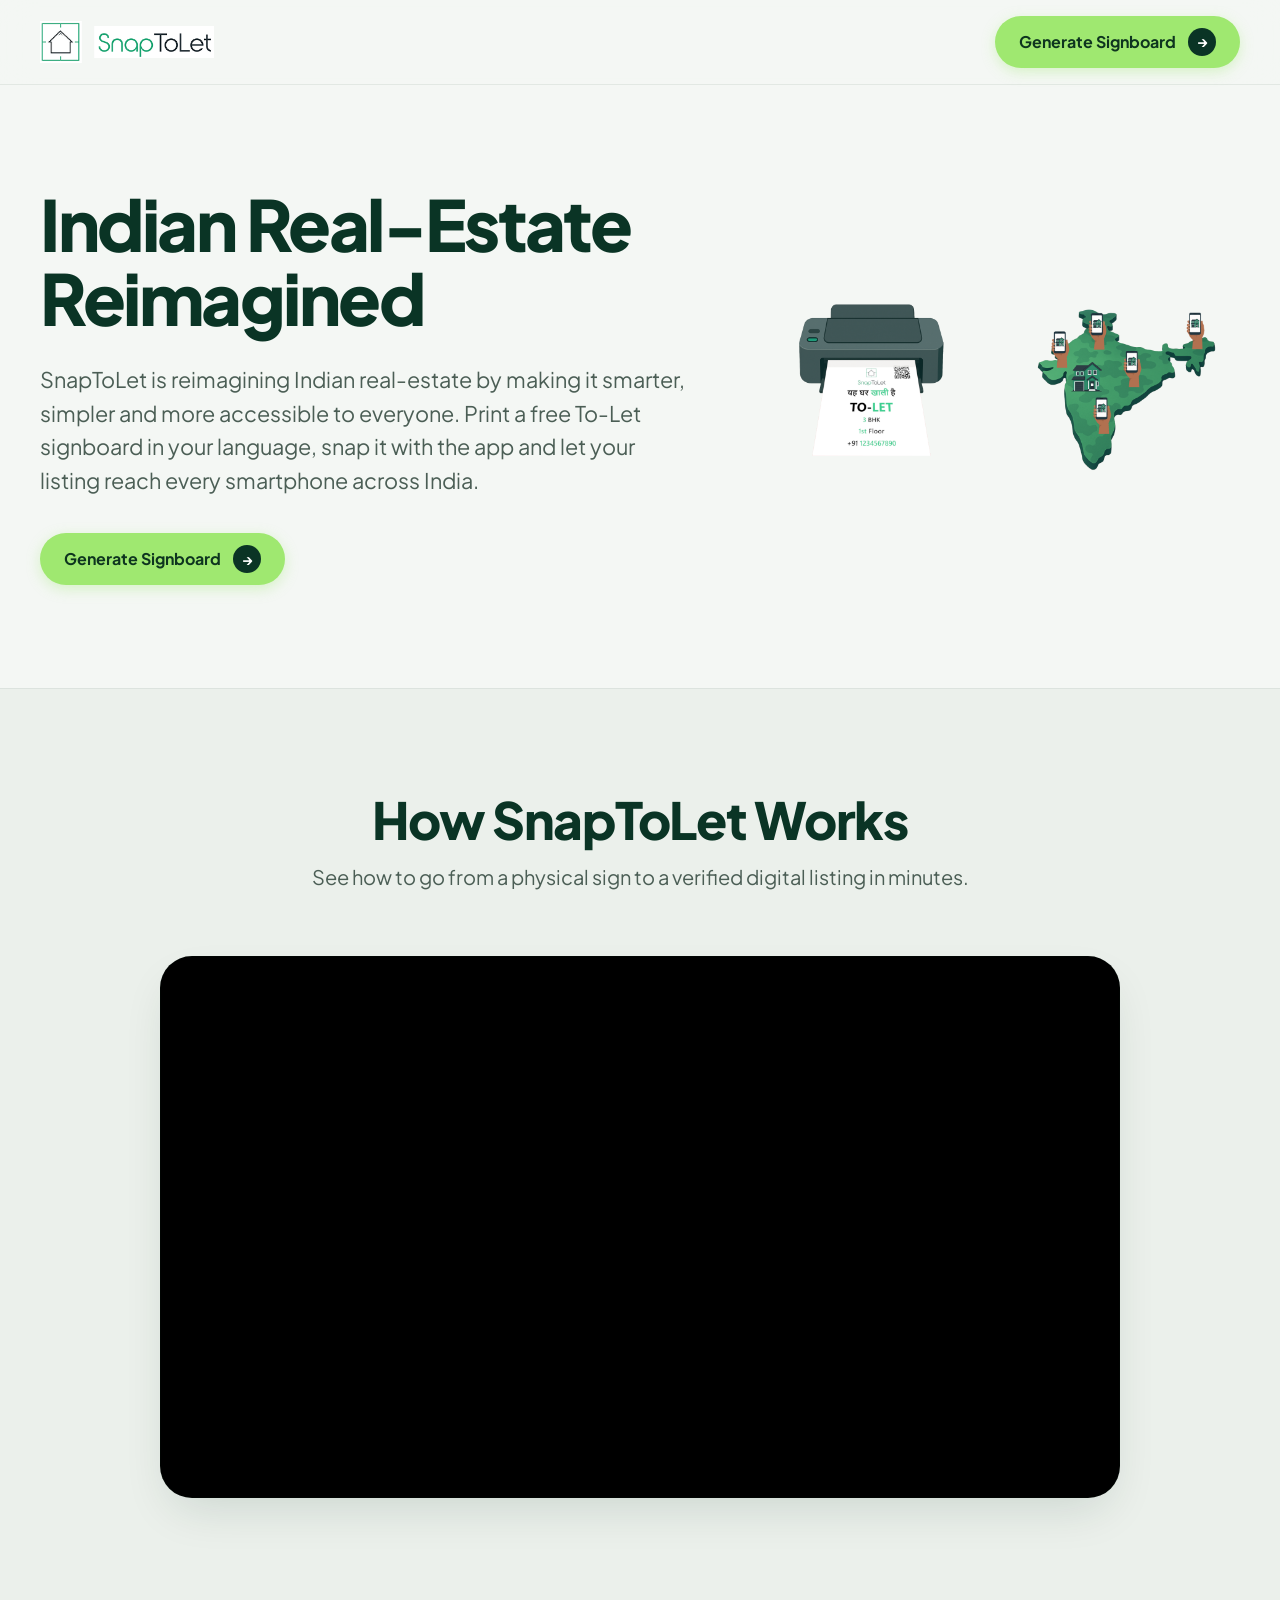
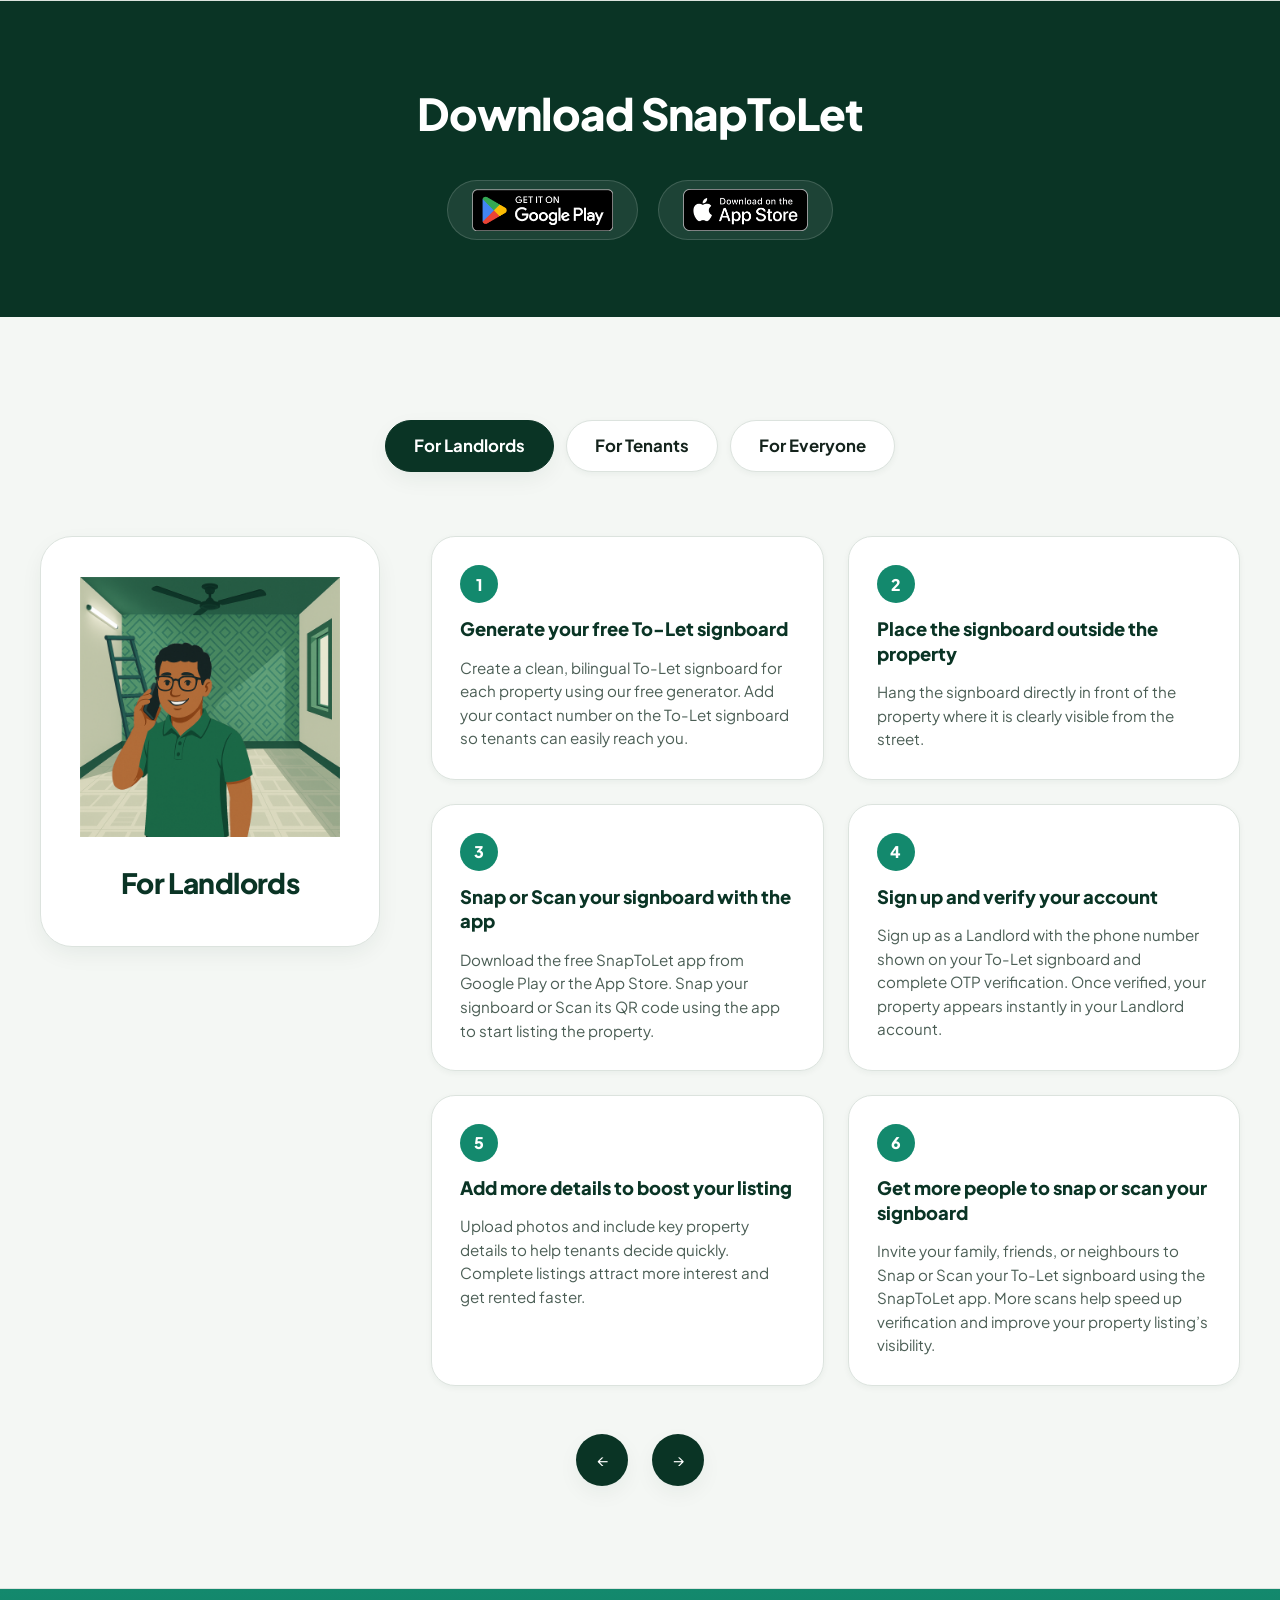
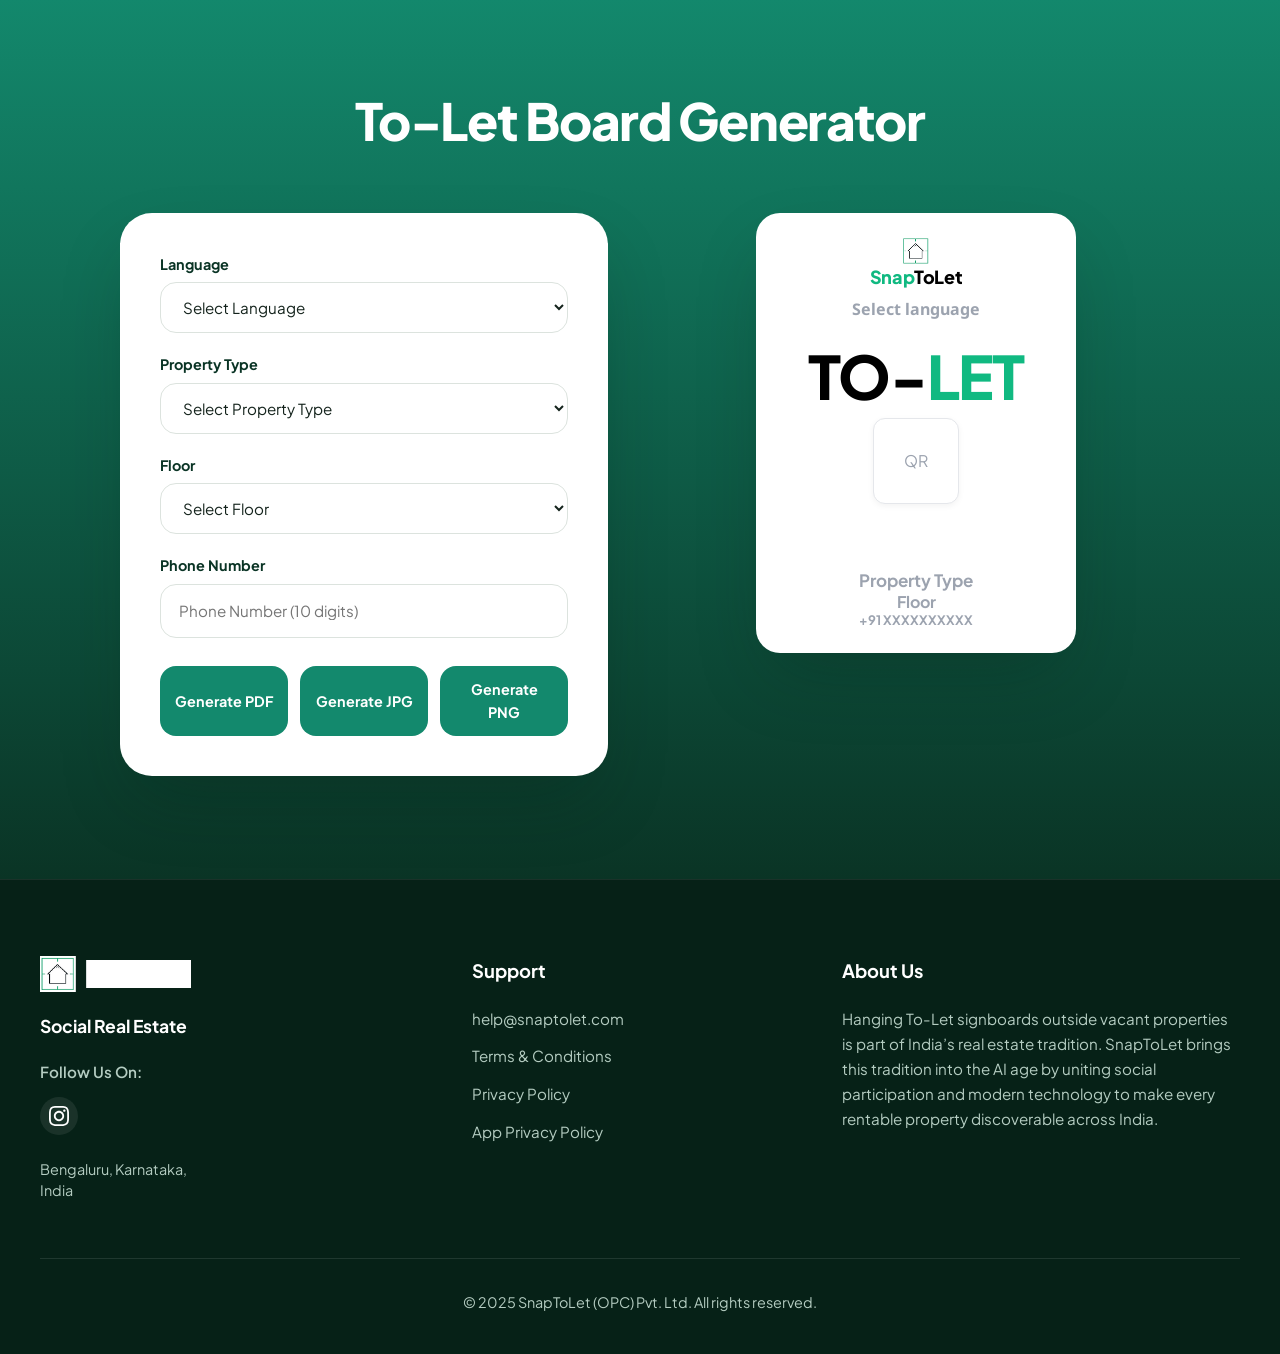
==== commit abece3bc: "fix: brand name coloring with Snap in green and ToLet in black on preview and exports" ====
--- a/index.html
+++ b/index.html
@@ -303,7 +303,7 @@
               <div class="signboard-brand">
                 <img src="assets/image 4.png" alt="Home" class="signboard-icon" width="28" height="28" />
                 <div class="signboard-brand-name">
-                  <span class="text-black">Snap</span><span class="text-emerald">ToLet</span>
+                  <span class="text-emerald">Snap</span><span class="text-black">ToLet</span>
                 </div>
               </div>
 
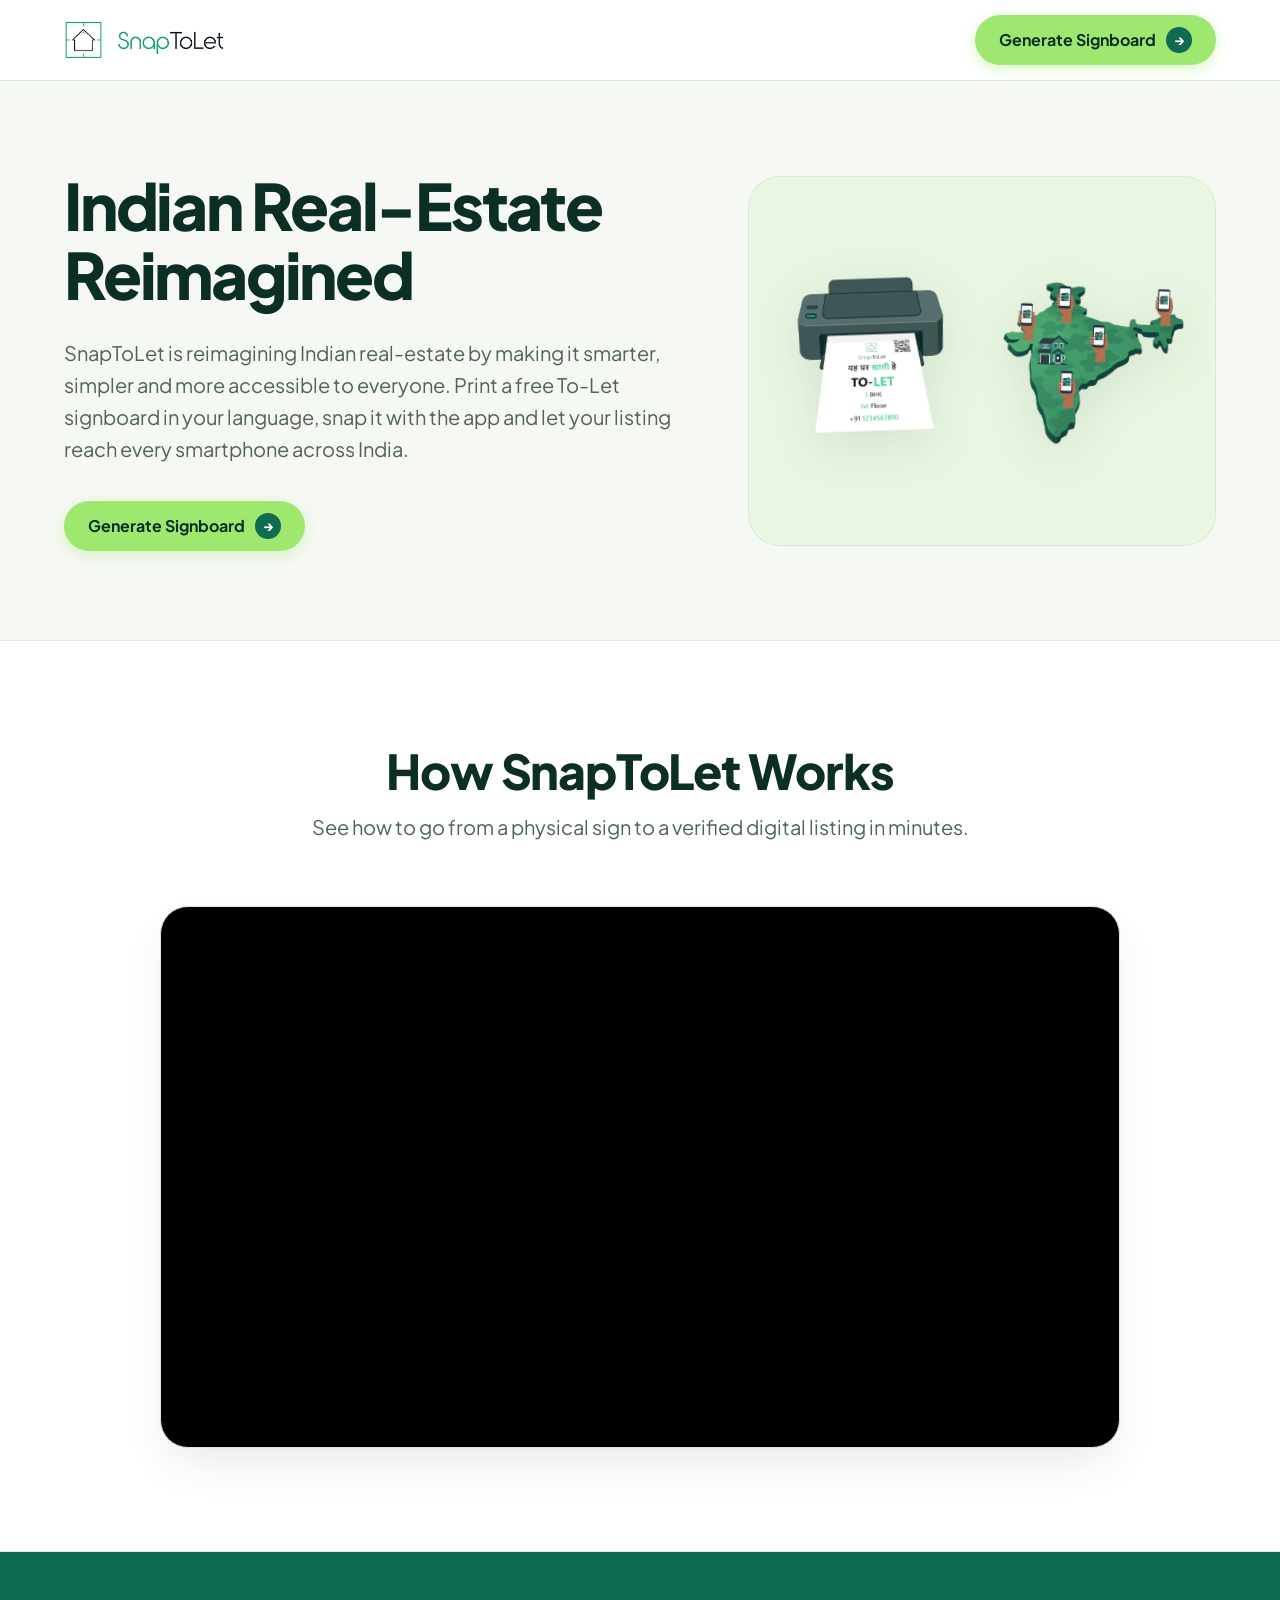
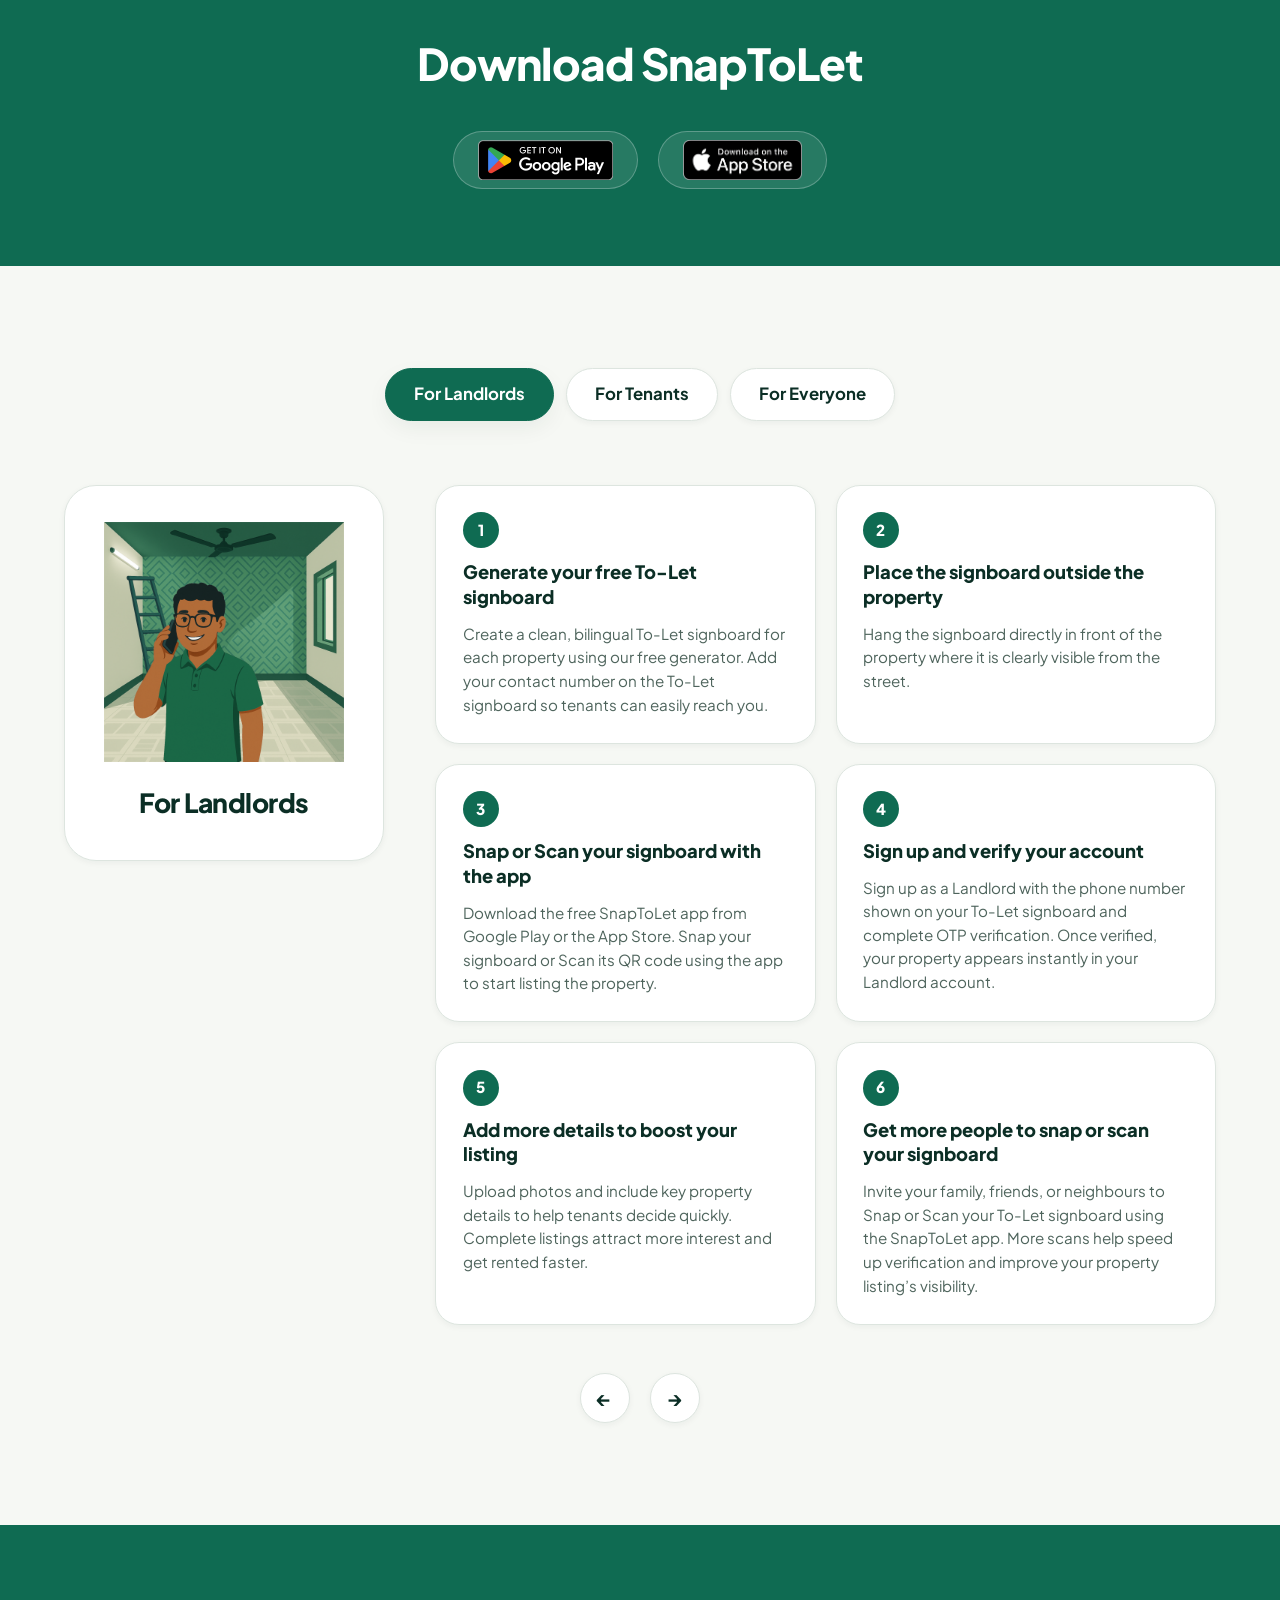
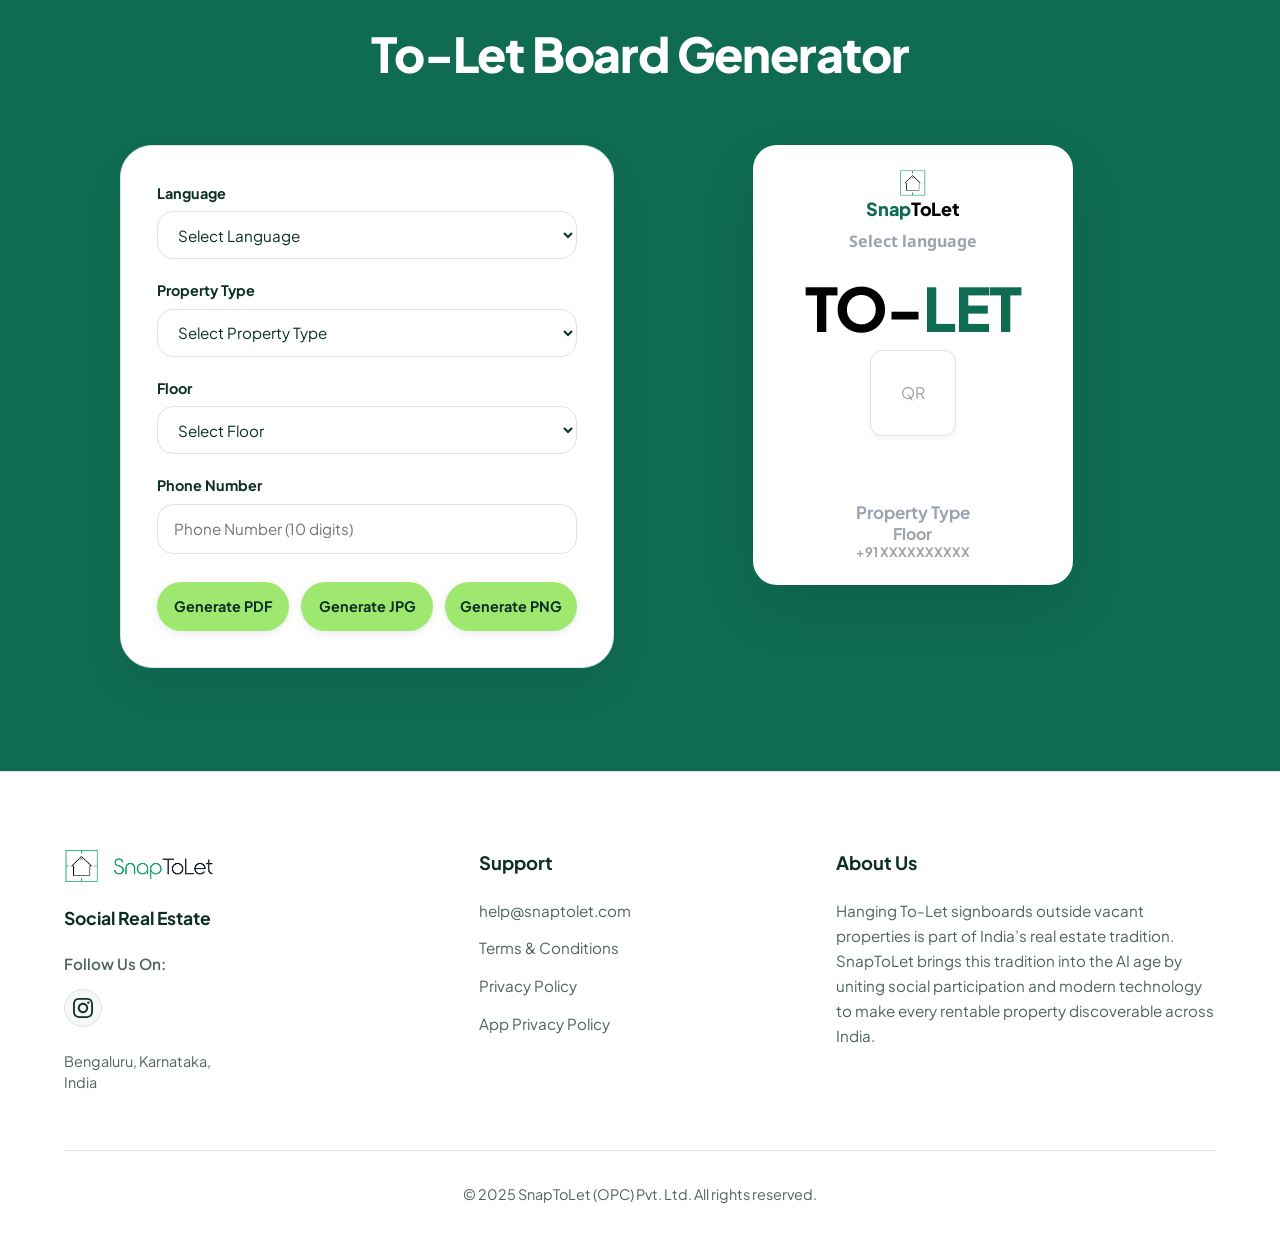
==== commit 3038ad3f: "feat(v3): Wise-inspired redesign with single-green palette, alternating sections, and bug fixes" ====
--- a/index.html
+++ b/index.html
@@ -51,10 +51,10 @@
         </div>
         <div class="hero-visuals">
           <div class="hero-visual-card">
-            <img src="assets/Your Free To-Let Signboard.png" alt="SnapToLet app preview on mobile device" class="hero-visual-img" width="300" height="300" fetchpriority="high" />
+            <img src="assets/Your Free To-Let Signboard.png" alt="Your Free To-Let Signboard illustration with printer" class="hero-visual-img" width="300" height="300" fetchpriority="high" />
           </div>
           <div class="hero-visual-card">
-            <img src="assets/From Street to Smartphones.png" alt="SnapToLet app preview on mobile device" class="hero-visual-img" width="300" height="300" fetchpriority="high" />
+            <img src="assets/From Street to Smartphones.png" alt="From Street to Smartphones illustration with India map and phone pins" class="hero-visual-img" width="300" height="300" fetchpriority="high" />
           </div>
         </div>
       </div>
--- a/style.css
+++ b/style.css
@@ -1,44 +1,22 @@
 /* ==========================================================================
-   SnapToLet - Wise-Inspired Design System
+   SnapToLet - Wise-Inspired Design System (v3 Single-Green Architecture)
    ========================================================================== */
 
 @import url('https://fonts.googleapis.com/css2?family=Plus+Jakarta+Sans:wght@400;500;600;700;800&family=Noto+Sans:wght@400;600;700&display=swap');
 
 :root {
-  /* Brand Primary Colors */
-  --color-brand-primary: #13896D;
-  --color-brand-hover: #0F7058;
-  --color-brand-accent: #2AAB7C;
-  --color-brand-accent-hover: #229B6E;
-  
-  /* Wise-Inspired High-Energy Accents */
-  --color-wise-lime: #9FE870;
-  --color-wise-lime-hover: #8BD85C;
-  --color-wise-lime-text: #0E351F;
-  
-  /* Deep Forest Greens */
-  --color-forest-dark: #0A3425;
-  --color-forest-darker: #062117;
-  --color-forest-surface: #104332;
-  --color-forest-card: #0E3B2C;
-  
-  /* Surfaces & Backgrounds: Image-matching soft off-white */
-  --color-surface-pure: #F4F7F4;        /* Soft image-matching background white instead of stark #FFFFFF */
-  --color-surface-light: #EBF0EB;       /* Secondary alternating light section */
-  --color-surface-card: #FFFFFF;        /* Pure crisp card surface */
-  --color-surface-muted: #E2E8E2;       /* Tertiary surface */
-  --color-border: #DCE3DE;
-  --color-border-dark: rgba(255, 255, 255, 0.15);
+  /* ==========================================================================
+     The Wise Single-Green Palette (Section 4)
+     ========================================================================== */
+  --green:   #0F6B52;  /* THE brand green: every green fill, accent heading, icon, active tab, step badge */
+  --lime:    #9FE870;  /* accent: primary buttons and small highlights only */
+  --ink:     #0B2E25;  /* text only, never a background */
+  --bg:      #F6F8F4;  /* light page background */
+  --surface: #FFFFFF;  /* cards, modals, preview board and alternate light sections */
+  --line:    #DDE5DF;  /* borders */
+  --muted:   #4E645C;  /* secondary text (contrast 5.3:1 on white, passes WCAG AA) */
 
   /* Typography */
-  --color-text-main: #14231C;
-  --color-text-muted: #4B5E55;
-  --color-text-subtle: #73887E;
-  --color-text-on-dark: #FFFFFF;
-  --color-text-on-dark-muted: #B4CCC1;
-  --color-text-emerald: #10B981;
-
-  /* Typography Scale */
   --font-main: 'Plus Jakarta Sans', -apple-system, BlinkMacSystemFont, 'Segoe UI', Roboto, sans-serif;
   --font-indic: 'Noto Sans', sans-serif;
 
@@ -49,19 +27,22 @@
   --radius-md: 16px;
   --radius-sm: 10px;
 
-  /* Elevation Shadows */
-  --shadow-sm: 0 2px 6px rgba(10, 52, 37, 0.05);
-  --shadow-md: 0 8px 24px -4px rgba(10, 52, 37, 0.08);
-  --shadow-lg: 0 20px 48px -12px rgba(10, 52, 37, 0.14);
-  --shadow-tool: 0 32px 72px -16px rgba(6, 33, 23, 0.28);
-  
+  /* Shadows (subtle, soft elevations) */
+  --shadow-sm: 0 2px 6px rgba(11, 46, 37, 0.05);
+  --shadow-md: 0 8px 24px -4px rgba(11, 46, 37, 0.08);
+  --shadow-lg: 0 20px 48px -12px rgba(11, 46, 37, 0.12);
+  --shadow-hover: 0 12px 32px -8px rgba(11, 46, 37, 0.16);
+  --shadow-preview: 0 24px 64px -16px rgba(11, 46, 37, 0.22);
+
   /* Layout */
-  --max-width: 1280px;
+  --max-width: 1200px;
   --transition-fast: 0.2s cubic-bezier(0.16, 1, 0.3, 1);
   --transition-smooth: 0.35s cubic-bezier(0.16, 1, 0.3, 1);
 }
 
-/* Reset & Base */
+/* ==========================================================================
+   Reset & Base Styles
+   ========================================================================== */
 *, *::before, *::after {
   box-sizing: border-box;
   margin: 0;
@@ -70,18 +51,20 @@
 
 html {
   font-family: var(--font-main);
-  color: var(--color-text-main);
-  background-color: var(--color-surface-pure);
+  color: var(--ink);
+  background-color: var(--bg);
   scroll-behavior: smooth;
   -webkit-font-smoothing: antialiased;
   -moz-osx-font-smoothing: grayscale;
 }
 
 body {
+  font-size: 16px;
   line-height: 1.6;
   overflow-x: hidden;
   min-height: 100vh;
-  background-color: var(--color-surface-pure);
+  background-color: var(--bg);
+  color: var(--ink);
 }
 
 img, iframe {
@@ -100,98 +83,122 @@
   outline: none;
 }
 
-/* Accessibility Focus States */
+/* Accessible Focus States */
 :focus-visible {
-  outline: 3px solid var(--color-wise-lime);
+  outline: 3px solid var(--lime);
   outline-offset: 3px;
 }
 
-/* Utilities */
+/* Container */
 .container {
   width: 100%;
   max-width: var(--max-width);
   margin-inline: auto;
-  padding-inline: clamp(1.25rem, 4vw, 2.5rem);
+  padding-inline: 24px;
+}
+
+/* Section Header Utility */
+.section-header {
+  text-align: center;
+  max-width: 720px;
+  margin-inline: auto;
+  margin-bottom: clamp(2.5rem, 5vw, 4rem);
+}
+
+.section-title {
+  font-size: clamp(2rem, 3.75vw, 3rem);
+  font-weight: 800;
+  line-height: 1.12;
+  letter-spacing: -0.025em;
+  color: var(--ink);
+  margin-bottom: 0.85rem;
+}
+
+.section-subtitle {
+  font-size: clamp(1.05rem, 1.8vw, 1.25rem);
+  color: var(--muted);
+  line-height: 1.55;
 }
 
 /* ==========================================================================
-   Header (Sticky with soft blur)
+   Header (Sticky with soft blur, white surface, line border)
    ========================================================================== */
 .header {
   position: sticky;
   top: 0;
   z-index: 100;
-  background-color: rgba(244, 247, 244, 0.92);
+  background-color: rgba(255, 255, 255, 0.94);
   backdrop-filter: blur(16px);
   -webkit-backdrop-filter: blur(16px);
-  border-bottom: 1px solid rgba(220, 227, 222, 0.75);
+  border-bottom: 1px solid var(--line);
   transition: all var(--transition-fast);
 }
 
 .header.scrolled {
-  box-shadow: 0 4px 20px rgba(10, 52, 37, 0.06);
+  box-shadow: var(--shadow-sm);
 }
 
 .header-container {
   display: flex;
   align-items: center;
   justify-content: space-between;
-  height: 84px;
+  height: 80px;
 }
 
 .brand-link {
   display: flex;
   align-items: center;
-  gap: 12px;
+  gap: 10px;
   text-decoration: none;
 }
 
 .brand-icon {
-  height: 42px;
+  height: 40px;
   width: auto;
 }
 
 .brand-wordmark {
-  height: 32px;
+  height: 30px;
   width: auto;
-}
-
-/* Pill CTA Button (Wise style) */
+  mix-blend-mode: multiply;
+}
+
+/* Wise-Style Pill CTA Buttons */
 .btn-pill-primary {
   display: inline-flex;
   align-items: center;
-  gap: 12px;
-  background-color: var(--color-wise-lime);
-  color: var(--color-wise-lime-text);
+  gap: 10px;
+  background-color: var(--lime);
+  color: var(--ink);
   font-weight: 700;
   font-size: 1rem;
   padding: 12px 24px;
   border-radius: var(--radius-pill);
   cursor: pointer;
-  transition: transform var(--transition-fast), background-color var(--transition-fast), box-shadow var(--transition-fast);
-  box-shadow: 0 4px 14px rgba(159, 232, 112, 0.35);
+  transition: transform var(--transition-fast), box-shadow var(--transition-fast), background-color var(--transition-fast);
+  box-shadow: 0 4px 14px rgba(159, 232, 112, 0.4);
 }
 
 .btn-pill-primary:hover {
-  background-color: var(--color-wise-lime-hover);
-  transform: translateY(-2px) scale(1.02);
-  box-shadow: 0 6px 20px rgba(159, 232, 112, 0.45);
+  transform: translateY(-2px);
+  box-shadow: 0 6px 20px rgba(159, 232, 112, 0.55);
 }
 
 .btn-pill-primary:active {
-  transform: translateY(0) scale(0.98);
+  transform: translateY(0);
 }
 
 .btn-pill-icon {
   display: inline-flex;
   align-items: center;
   justify-content: center;
-  width: 28px;
-  height: 28px;
-  background-color: var(--color-forest-dark);
+  width: 26px;
+  height: 26px;
+  background-color: var(--green);
   color: #FFFFFF;
   border-radius: var(--radius-pill);
-  font-size: 0.9rem;
+  font-size: 0.85rem;
+  font-weight: 800;
   transition: transform var(--transition-fast);
 }
 
@@ -199,12 +206,33 @@
   transform: translateX(3px);
 }
 
+/* Secondary Button (White with Green Border) */
+.btn-pill-secondary {
+  display: inline-flex;
+  align-items: center;
+  gap: 10px;
+  background-color: var(--surface);
+  color: var(--green);
+  border: 1.5px solid var(--green);
+  font-weight: 700;
+  font-size: 1rem;
+  padding: 12px 24px;
+  border-radius: var(--radius-pill);
+  cursor: pointer;
+  transition: transform var(--transition-fast), background-color var(--transition-fast);
+}
+
+.btn-pill-secondary:hover {
+  background-color: var(--bg);
+  transform: translateY(-2px);
+}
+
 /* ==========================================================================
-   Hero Section (Giant, confident headline)
+   Hero Section (Background: --bg)
    ========================================================================== */
 .hero-section {
-  padding-block: clamp(3.5rem, 8vw, 7rem);
-  background-color: var(--color-surface-pure);
+  padding-block: clamp(3.5rem, 7vw, 6.5rem);
+  background-color: var(--bg);
   position: relative;
   overflow: hidden;
 }
@@ -213,7 +241,7 @@
   display: grid;
   grid-template-columns: 1.15fr 0.85fr;
   align-items: center;
-  gap: clamp(2rem, 5vw, 4.5rem);
+  gap: clamp(2rem, 4vw, 4rem);
 }
 
 .hero-content {
@@ -223,18 +251,18 @@
 }
 
 .hero-heading {
-  font-size: clamp(2.75rem, 5.5vw, 4.75rem);
+  font-size: clamp(2.75rem, 5vw, 4.5rem);
   font-weight: 800;
-  line-height: 1.05;
+  line-height: 1.08;
   letter-spacing: -0.035em;
-  color: var(--color-forest-dark);
+  color: var(--ink);
 }
 
 .hero-paragraph {
-  font-size: clamp(1.125rem, 1.8vw, 1.35rem);
-  color: var(--color-text-muted);
-  line-height: 1.55;
-  max-width: 54ch;
+  font-size: clamp(1.1rem, 1.6vw, 1.25rem);
+  color: var(--muted);
+  line-height: 1.6;
+  max-width: 52ch;
 }
 
 .hero-actions {
@@ -244,61 +272,60 @@
   margin-top: 0.5rem;
 }
 
+/* Hero Visuals: Soft lime-tinted rounded backdrop with gentle float */
 .hero-visuals {
   position: relative;
   display: flex;
   align-items: center;
   justify-content: center;
-  gap: 1.5rem;
+  gap: 1.25rem;
+  padding: 1.5rem;
+  background: rgba(159, 232, 112, 0.14);
+  border-radius: var(--radius-xl);
+  border: 1px solid rgba(15, 107, 82, 0.08);
 }
 
 .hero-visual-card {
   position: relative;
-  border-radius: var(--radius-xl);
-  padding: 1rem;
+  border-radius: var(--radius-lg);
   transition: transform var(--transition-smooth);
 }
 
-.hero-visual-card:hover {
-  transform: translateY(-6px);
+.hero-visual-card:nth-child(1) {
+  transform: rotate(-2deg);
+  animation: heroFloat1 6s ease-in-out infinite alternate;
+}
+
+.hero-visual-card:nth-child(2) {
+  transform: rotate(2deg);
+  animation: heroFloat2 6s ease-in-out infinite alternate 1s;
+}
+
+@keyframes heroFloat1 {
+  0% { transform: rotate(-2deg) translateY(0); }
+  100% { transform: rotate(-2deg) translateY(-8px); }
+}
+
+@keyframes heroFloat2 {
+  0% { transform: rotate(2deg) translateY(0); }
+  100% { transform: rotate(2deg) translateY(-8px); }
 }
 
 .hero-visual-img {
-  height: clamp(240px, 32vw, 360px);
+  height: clamp(220px, 28vw, 320px);
   width: auto;
   object-fit: contain;
+  filter: drop-shadow(0 12px 24px rgba(11, 46, 37, 0.1));
 }
 
 /* ==========================================================================
-   How SnapToLet Works (Cinema Video Section)
+   How SnapToLet Works (Video Section - Background: --surface)
    ========================================================================== */
 .video-section {
   padding-block: clamp(4rem, 8vw, 6.5rem);
-  background-color: var(--color-surface-light);
-  border-top: 1px solid var(--color-border);
-  border-bottom: 1px solid var(--color-border);
-}
-
-.section-header {
-  text-align: center;
-  max-width: 680px;
-  margin-inline: auto;
-  margin-bottom: clamp(2.5rem, 5vw, 4rem);
-}
-
-.section-title {
-  font-size: clamp(2rem, 4vw, 3.25rem);
-  font-weight: 800;
-  line-height: 1.12;
-  letter-spacing: -0.025em;
-  color: var(--color-forest-dark);
-  margin-bottom: 0.85rem;
-}
-
-.section-subtitle {
-  font-size: clamp(1rem, 1.8vw, 1.25rem);
-  color: var(--color-text-muted);
-  line-height: 1.5;
+  background-color: var(--surface);
+  border-top: 1px solid var(--line);
+  border-bottom: 1px solid var(--line);
 }
 
 .video-container {
@@ -311,10 +338,10 @@
   width: 100%;
   padding-bottom: 56.25%; /* 16:9 Aspect Ratio */
   background-color: #000000;
-  border-radius: var(--radius-xl);
+  border-radius: 28px;
   overflow: hidden;
   box-shadow: var(--shadow-lg);
-  border: 1px solid rgba(10, 52, 37, 0.1);
+  border: 1px solid var(--line);
 }
 
 .video-iframe {
@@ -326,10 +353,10 @@
 }
 
 /* ==========================================================================
-   Download Band (Bold full-width block)
+   Download Band (Background: --green)
    ========================================================================== */
 .download-band {
-  background-color: var(--color-forest-dark);
+  background-color: var(--green);
   color: #FFFFFF;
   padding-block: clamp(3.5rem, 6vw, 5rem);
   text-align: center;
@@ -356,34 +383,34 @@
   display: inline-flex;
   align-items: center;
   justify-content: center;
-  background: rgba(255, 255, 255, 0.08);
-  border: 1.5px solid rgba(255, 255, 255, 0.15);
+  background: rgba(255, 255, 255, 0.1);
+  border: 1.5px solid rgba(255, 255, 255, 0.25);
   border-radius: var(--radius-pill);
   padding: 8px 24px;
-  min-height: 58px;
+  min-height: 56px;
   transition: all var(--transition-fast);
   cursor: pointer;
 }
 
 .store-badge-btn:hover {
-  background: rgba(255, 255, 255, 0.18);
-  border-color: var(--color-wise-lime);
-  transform: translateY(-3px);
+  background: rgba(255, 255, 255, 0.2);
+  border-color: var(--lime);
+  transform: translateY(-2px);
   box-shadow: 0 8px 24px rgba(0, 0, 0, 0.25);
 }
 
 .store-badge-img {
-  height: 42px;
+  height: 40px;
   width: auto;
   object-fit: contain;
 }
 
 /* ==========================================================================
-   For Landlords / Tenants / Everyone (Carousel)
+   Tabs & Steps Carousel (Background: --bg)
    ========================================================================== */
 .carousel-section {
   padding-block: clamp(4.5rem, 8vw, 7.5rem);
-  background-color: var(--color-surface-pure);
+  background-color: var(--bg);
   position: relative;
 }
 
@@ -398,26 +425,27 @@
 }
 
 .role-tab-btn {
-  background: #FFFFFF;
-  color: var(--color-text-main);
+  background: var(--surface);
+  color: var(--ink);
   font-weight: 700;
   font-size: 1.05rem;
   padding: 12px 28px;
   border-radius: var(--radius-pill);
   cursor: pointer;
   transition: all var(--transition-fast);
-  border: 1.5px solid var(--color-border);
+  border: 1.5px solid var(--line);
   box-shadow: var(--shadow-sm);
 }
 
 .role-tab-btn:hover {
-  background: var(--color-surface-muted);
+  border-color: var(--green);
+  transform: translateY(-1px);
 }
 
 .role-tab-btn.active {
-  background: var(--color-forest-dark);
+  background: var(--green);
   color: #FFFFFF;
-  border-color: var(--color-forest-dark);
+  border-color: var(--green);
   box-shadow: var(--shadow-md);
 }
 
@@ -431,175 +459,168 @@
 .carousel-slide {
   display: none;
   width: 100%;
-  animation: fadeIn 0.4s ease forwards;
 }
 
 .carousel-slide.active {
   display: block;
+  animation: fadeIn 0.35s ease forwards;
 }
 
 @keyframes fadeIn {
-  from { opacity: 0; transform: translateY(8px); }
+  from { opacity: 0; transform: translateY(6px); }
   to { opacity: 1; transform: translateY(0); }
 }
 
 .slide-content-grid {
   display: grid;
-  grid-template-columns: 340px 1fr;
+  grid-template-columns: 320px 1fr;
   gap: clamp(2rem, 4vw, 3.5rem);
   align-items: start;
 }
 
 .character-card {
-  background: var(--color-surface-card);
+  background: var(--surface);
   border-radius: var(--radius-xl);
-  padding: 2.5rem 2rem;
+  padding: 2.25rem 1.75rem;
   text-align: center;
-  border: 1px solid var(--color-border);
-  box-shadow: var(--shadow-md);
+  border: 1px solid var(--line);
+  box-shadow: var(--shadow-sm);
   position: sticky;
-  top: 110px;
+  top: 100px;
 }
 
 .character-img {
   width: 100%;
-  max-width: 260px;
+  max-width: 240px;
   height: auto;
   margin-inline: auto;
-  margin-bottom: 1.5rem;
+  margin-bottom: 1.25rem;
   object-fit: contain;
 }
 
 .character-title {
-  font-size: 1.75rem;
+  font-size: 1.65rem;
   font-weight: 800;
-  color: var(--color-forest-dark);
+  color: var(--ink);
   letter-spacing: -0.02em;
 }
 
 .steps-grid {
   display: grid;
   grid-template-columns: repeat(2, 1fr);
-  gap: 1.5rem;
+  gap: 1.25rem;
 }
 
 .step-card {
-  background: var(--color-surface-card);
-  border: 1px solid var(--color-border);
+  background: var(--surface);
+  border: 1px solid var(--line);
   border-radius: var(--radius-lg);
-  padding: 1.75rem;
-  transition: all var(--transition-smooth);
+  padding: 1.65rem;
+  transition: transform var(--transition-fast), border-color var(--transition-fast), box-shadow var(--transition-fast);
   display: flex;
   flex-direction: column;
-  gap: 0.85rem;
+  gap: 0.75rem;
   box-shadow: var(--shadow-sm);
 }
 
 .step-card:hover {
-  border-color: var(--color-brand-accent);
-  transform: translateY(-4px);
-  box-shadow: var(--shadow-md);
+  border-color: var(--green);
+  transform: translateY(-2px);
+  box-shadow: var(--shadow-hover);
 }
 
 .step-badge {
   display: inline-flex;
   align-items: center;
   justify-content: center;
-  width: 38px;
-  height: 38px;
-  background-color: var(--color-brand-primary);
+  width: 36px;
+  height: 36px;
+  background-color: var(--green);
   color: #FFFFFF;
   border-radius: var(--radius-pill);
   font-weight: 800;
-  font-size: 1rem;
-}
-
-.step-card:hover .step-badge {
-  background-color: var(--color-forest-dark);
+  font-size: 0.95rem;
+  flex-shrink: 0;
 }
 
 .step-heading {
   font-size: 1.15rem;
   font-weight: 800;
-  color: var(--color-forest-dark);
+  color: var(--ink);
   line-height: 1.35;
 }
 
 .step-description {
   font-size: 0.95rem;
-  color: var(--color-text-muted);
+  color: var(--muted);
   line-height: 1.55;
 }
 
-/* Carousel Nav Buttons */
+/* Carousel Nav Controls */
+.carousel-controls-bottom {
+  display: flex;
+  align-items: center;
+  justify-content: center;
+  gap: 1.25rem;
+  margin-top: 3rem;
+}
+
 .carousel-nav-btn {
   display: flex;
   align-items: center;
   justify-content: center;
-  width: 52px;
-  height: 52px;
+  width: 50px;
+  height: 50px;
   border-radius: var(--radius-pill);
-  background: var(--color-forest-dark);
-  color: #FFFFFF;
-  box-shadow: var(--shadow-md);
+  background: var(--surface);
+  color: var(--ink);
+  border: 1.5px solid var(--line);
+  font-size: 1.25rem;
+  font-weight: 700;
+  box-shadow: var(--shadow-sm);
   cursor: pointer;
   transition: all var(--transition-fast);
-  z-index: 10;
-  flex-shrink: 0;
 }
 
 .carousel-nav-btn:hover {
-  background: var(--color-brand-accent);
-  transform: scale(1.08);
-}
-
-.carousel-nav-btn:active {
-  transform: scale(0.95);
-}
-
-.carousel-controls-bottom {
-  display: flex;
-  align-items: center;
-  justify-content: center;
-  gap: 1.5rem;
-  margin-top: 3rem;
+  background: var(--green);
+  color: #FFFFFF;
+  border-color: var(--green);
+  transform: translateY(-2px);
+  box-shadow: var(--shadow-md);
 }
 
 /* ==========================================================================
-   The Hero Tool: To-Let Board Generator
+   The Hero Tool: To-Let Board Generator (Background: --green, NO GRADIENT)
    ========================================================================== */
 .generator-section {
   padding-block: clamp(4.5rem, 8vw, 7.5rem);
-  background: linear-gradient(180deg, var(--color-brand-primary) 0%, var(--color-forest-dark) 100%);
+  background-color: var(--green);  /* Solid Flat Green - Strict No Gradients Rule */
   color: #FFFFFF;
   position: relative;
-  border-top: 1px solid var(--color-border);
 }
 
 .generator-section .section-title {
   color: #FFFFFF;
-}
-
-.generator-section .section-subtitle {
-  color: var(--color-text-on-dark-muted);
 }
 
 .generator-console {
   display: grid;
   grid-template-columns: 1fr 1fr;
-  gap: clamp(2rem, 5vw, 4rem);
+  gap: clamp(2rem, 4vw, 3.5rem);
   align-items: start;
   max-width: 1040px;
   margin-inline: auto;
 }
 
-/* Form Controls Card */
+/* Form Controls Card (White Surface on Green Background) */
 .generator-form-card {
-  background-color: var(--color-surface-card);
-  color: var(--color-text-main);
+  background-color: var(--surface);
+  color: var(--ink);
   border-radius: var(--radius-xl);
-  padding: clamp(1.75rem, 4vw, 2.5rem);
-  box-shadow: var(--shadow-tool);
+  padding: clamp(1.75rem, 3vw, 2.25rem);
+  border: 1px solid var(--line);
+  box-shadow: var(--shadow-lg);
 }
 
 .form-group {
@@ -610,26 +631,28 @@
   display: block;
   font-weight: 700;
   font-size: 0.9rem;
-  color: var(--color-forest-dark);
+  color: var(--ink);
   margin-bottom: 0.4rem;
 }
 
 .form-select, .form-input {
   width: 100%;
-  padding: 14px 18px;
-  border: 1.5px solid var(--color-border);
+  min-height: 48px;
+  padding: 12px 16px;
+  border: 1.5px solid var(--line);
   border-radius: var(--radius-md);
   font-size: 0.95rem;
-  background-color: #FFFFFF;
-  color: var(--color-text-main);
-  transition: all var(--transition-fast);
+  background-color: var(--surface);
+  color: var(--ink);
+  transition: border-color var(--transition-fast), box-shadow var(--transition-fast);
 }
 
 .form-select:focus, .form-input:focus {
-  border-color: var(--color-brand-accent);
-  box-shadow: 0 0 0 4px rgba(42, 171, 124, 0.15);
-}
-
+  border-color: var(--green);
+  box-shadow: 0 0 0 3px rgba(15, 107, 82, 0.15);
+}
+
+/* Distinct 3 Download Buttons */
 .generator-btn-group {
   display: grid;
   grid-template-columns: repeat(3, 1fr);
@@ -638,25 +661,30 @@
 }
 
 .btn-generate {
-  background-color: var(--color-brand-primary);
-  color: #FFFFFF;
+  background-color: var(--lime);
+  color: var(--ink);
   font-weight: 700;
   font-size: 0.9rem;
-  padding: 12px 14px;
-  border-radius: var(--radius-md);
+  padding: 13px 12px;
+  border-radius: var(--radius-pill);
   cursor: pointer;
-  transition: all var(--transition-fast);
+  transition: transform var(--transition-fast), box-shadow var(--transition-fast), background-color var(--transition-fast);
   text-align: center;
+  box-shadow: 0 2px 8px rgba(11, 46, 37, 0.1);
 }
 
 .btn-generate:hover:not(:disabled) {
-  background-color: var(--color-brand-accent);
   transform: translateY(-2px);
-  box-shadow: 0 4px 12px rgba(42, 171, 124, 0.3);
+  box-shadow: 0 6px 16px rgba(159, 232, 112, 0.45);
+}
+
+.btn-generate:active:not(:disabled) {
+  transform: translateY(0);
 }
 
 .btn-generate:disabled {
-  background-color: #A0B3AA;
+  background-color: var(--line);
+  color: var(--muted);
   cursor: not-allowed;
   opacity: 0.75;
 }
@@ -671,9 +699,9 @@
 .signboard-card {
   width: 320px;
   min-height: 440px;
-  background-color: #FFFFFF;
+  background-color: var(--surface);
   border-radius: var(--radius-lg);
-  box-shadow: var(--shadow-tool);
+  box-shadow: var(--shadow-preview);
   padding: 1.5rem 1.25rem;
   display: flex;
   flex-direction: column;
@@ -710,12 +738,6 @@
   justify-content: center;
 }
 
-.signboard-wordmark {
-  width: 88px;
-  height: auto;
-  margin-top: 2px;
-}
-
 .signboard-tagline {
   font-size: 16px;
   font-weight: 700;
@@ -739,8 +761,8 @@
   width: 86px;
   height: 86px;
   border-radius: 12px;
-  border: 1px solid #E5E7EB;
-  background-color: #FFFFFF;
+  border: 1px solid var(--line);
+  background-color: var(--surface);
   padding: 5px;
   display: flex;
   align-items: center;
@@ -779,8 +801,9 @@
   font-weight: 700;
 }
 
-.text-emerald {
-  color: var(--color-text-emerald);
+/* Brand Signboard Colors: Snap in green, ToLet in black */
+.text-emerald, .text-green {
+  color: var(--green);
 }
 
 .text-black {
@@ -792,14 +815,14 @@
 }
 
 /* ==========================================================================
-   Footer
+   Footer (Background: --surface, Top border: --line, No near-black green)
    ========================================================================== */
 .footer {
-  background-color: var(--color-forest-darker);
-  color: #FFFFFF;
+  background-color: var(--surface);
+  color: var(--ink);
   padding-top: clamp(4rem, 6vw, 6rem);
   padding-bottom: 2.5rem;
-  border-top: 1px solid rgba(255, 255, 255, 0.08);
+  border-top: 1px solid var(--line);
 }
 
 .footer-grid {
@@ -821,24 +844,25 @@
   width: auto;
 }
 
+/* Footer wordmark bug fix: Remove brightness(0) invert(1) filter */
 .footer-wordmark {
   height: 28px;
   width: auto;
-  filter: brightness(0) invert(1);
+  mix-blend-mode: multiply;
 }
 
 .footer-tagline {
   font-size: 1.1rem;
   font-weight: 700;
   margin-bottom: 1.25rem;
-  color: #FFFFFF;
+  color: var(--ink);
 }
 
 .footer-social-title {
   font-size: 0.95rem;
   font-weight: 600;
   margin-bottom: 0.75rem;
-  color: var(--color-text-on-dark-muted);
+  color: var(--muted);
 }
 
 .footer-socials {
@@ -854,20 +878,22 @@
   width: 38px;
   height: 38px;
   border-radius: var(--radius-pill);
-  background: rgba(255, 255, 255, 0.08);
-  color: #FFFFFF;
+  background: var(--bg);
+  border: 1px solid var(--line);
+  color: var(--ink);
   transition: all var(--transition-fast);
 }
 
 .footer-social-icon:hover {
-  background: var(--color-wise-lime);
-  color: var(--color-forest-dark);
+  background: var(--lime);
+  color: var(--ink);
+  border-color: var(--lime);
   transform: translateY(-2px);
 }
 
 .footer-address {
   font-size: 0.9rem;
-  color: var(--color-text-on-dark-muted);
+  color: var(--muted);
   line-height: 1.5;
 }
 
@@ -875,7 +901,7 @@
   font-size: 1.15rem;
   font-weight: 700;
   margin-bottom: 1.25rem;
-  color: #FFFFFF;
+  color: var(--ink);
 }
 
 .footer-links-list {
@@ -886,27 +912,27 @@
 }
 
 .footer-link {
-  color: var(--color-text-on-dark-muted);
+  color: var(--muted);
   font-size: 0.95rem;
   transition: color var(--transition-fast);
 }
 
 .footer-link:hover {
-  color: var(--color-wise-lime);
+  color: var(--green);
 }
 
 .footer-about-text {
   font-size: 0.95rem;
-  color: var(--color-text-on-dark-muted);
+  color: var(--muted);
   line-height: 1.65;
 }
 
 .footer-bottom {
-  border-top: 1px solid rgba(255, 255, 255, 0.1);
+  border-top: 1px solid var(--line);
   padding-top: 2rem;
   text-align: center;
   font-size: 0.9rem;
-  color: var(--color-text-on-dark-muted);
+  color: var(--muted);
 }
 
 /* ==========================================================================
@@ -959,6 +985,22 @@
     font-size: 0.9rem;
   }
 
+  .hero-visuals {
+    flex-direction: column;
+    gap: 1rem;
+    padding: 1rem;
+  }
+
+  .hero-visual-card {
+    width: 100%;
+    max-width: 320px;
+  }
+
+  .hero-visual-img {
+    height: 220px;
+    margin-inline: auto;
+  }
+
   .steps-grid {
     grid-template-columns: 1fr;
   }
@@ -968,21 +1010,6 @@
     gap: 2.5rem;
   }
 
-  .hero-visuals {
-    flex-direction: column;
-    gap: 1rem;
-  }
-
-  .hero-visual-card {
-    width: 100%;
-    max-width: 320px;
-  }
-
-  .hero-visual-img {
-    height: 220px;
-    margin-inline: auto;
-  }
-
   .generator-btn-group {
     grid-template-columns: 1fr;
   }
@@ -991,7 +1018,7 @@
 /* Mobile Small (375px) */
 @media (max-width: 375px) {
   .container {
-    padding-inline: 1rem;
+    padding-inline: 16px;
   }
 
   .signboard-card {
@@ -1004,7 +1031,7 @@
   }
 }
 
-/* Reduced Motion */
+/* Respect Reduced Motion */
 @media (prefers-reduced-motion: reduce) {
   *, *::before, *::after {
     animation-duration: 0.01ms !important;
